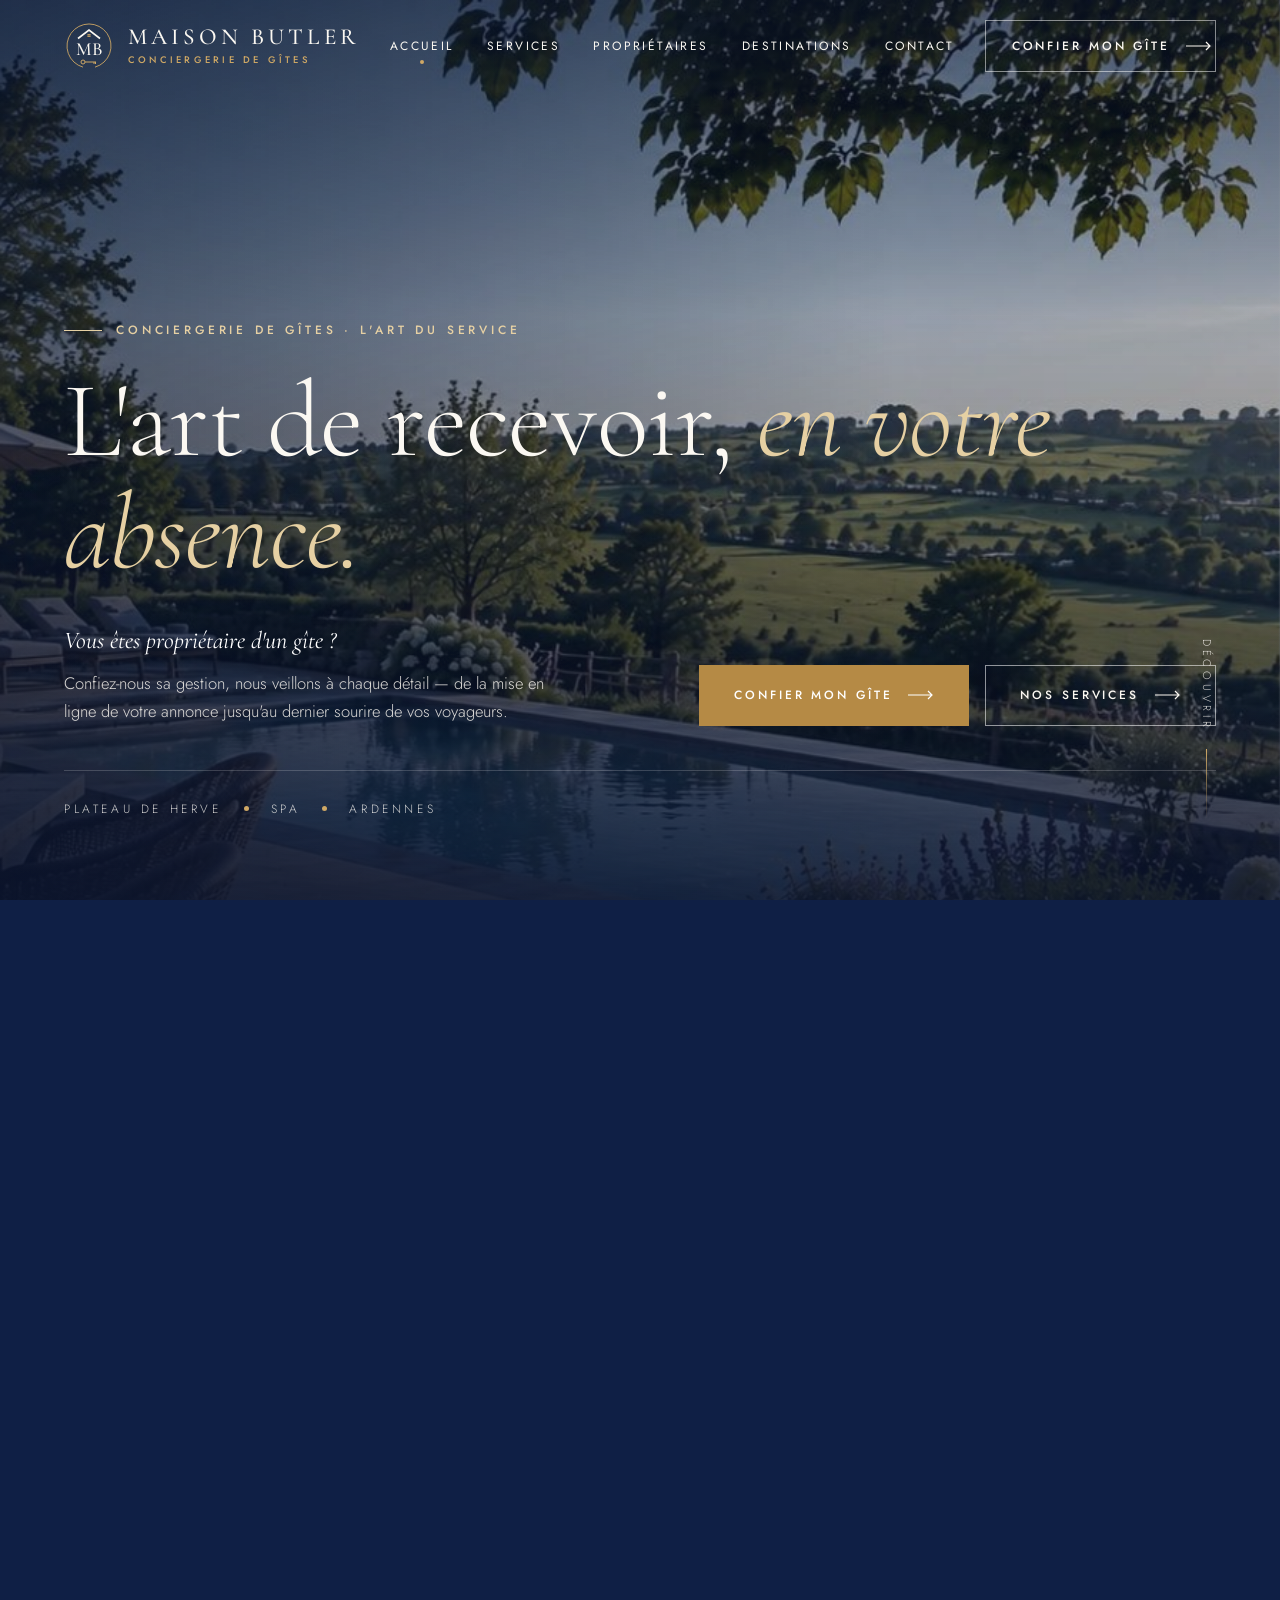
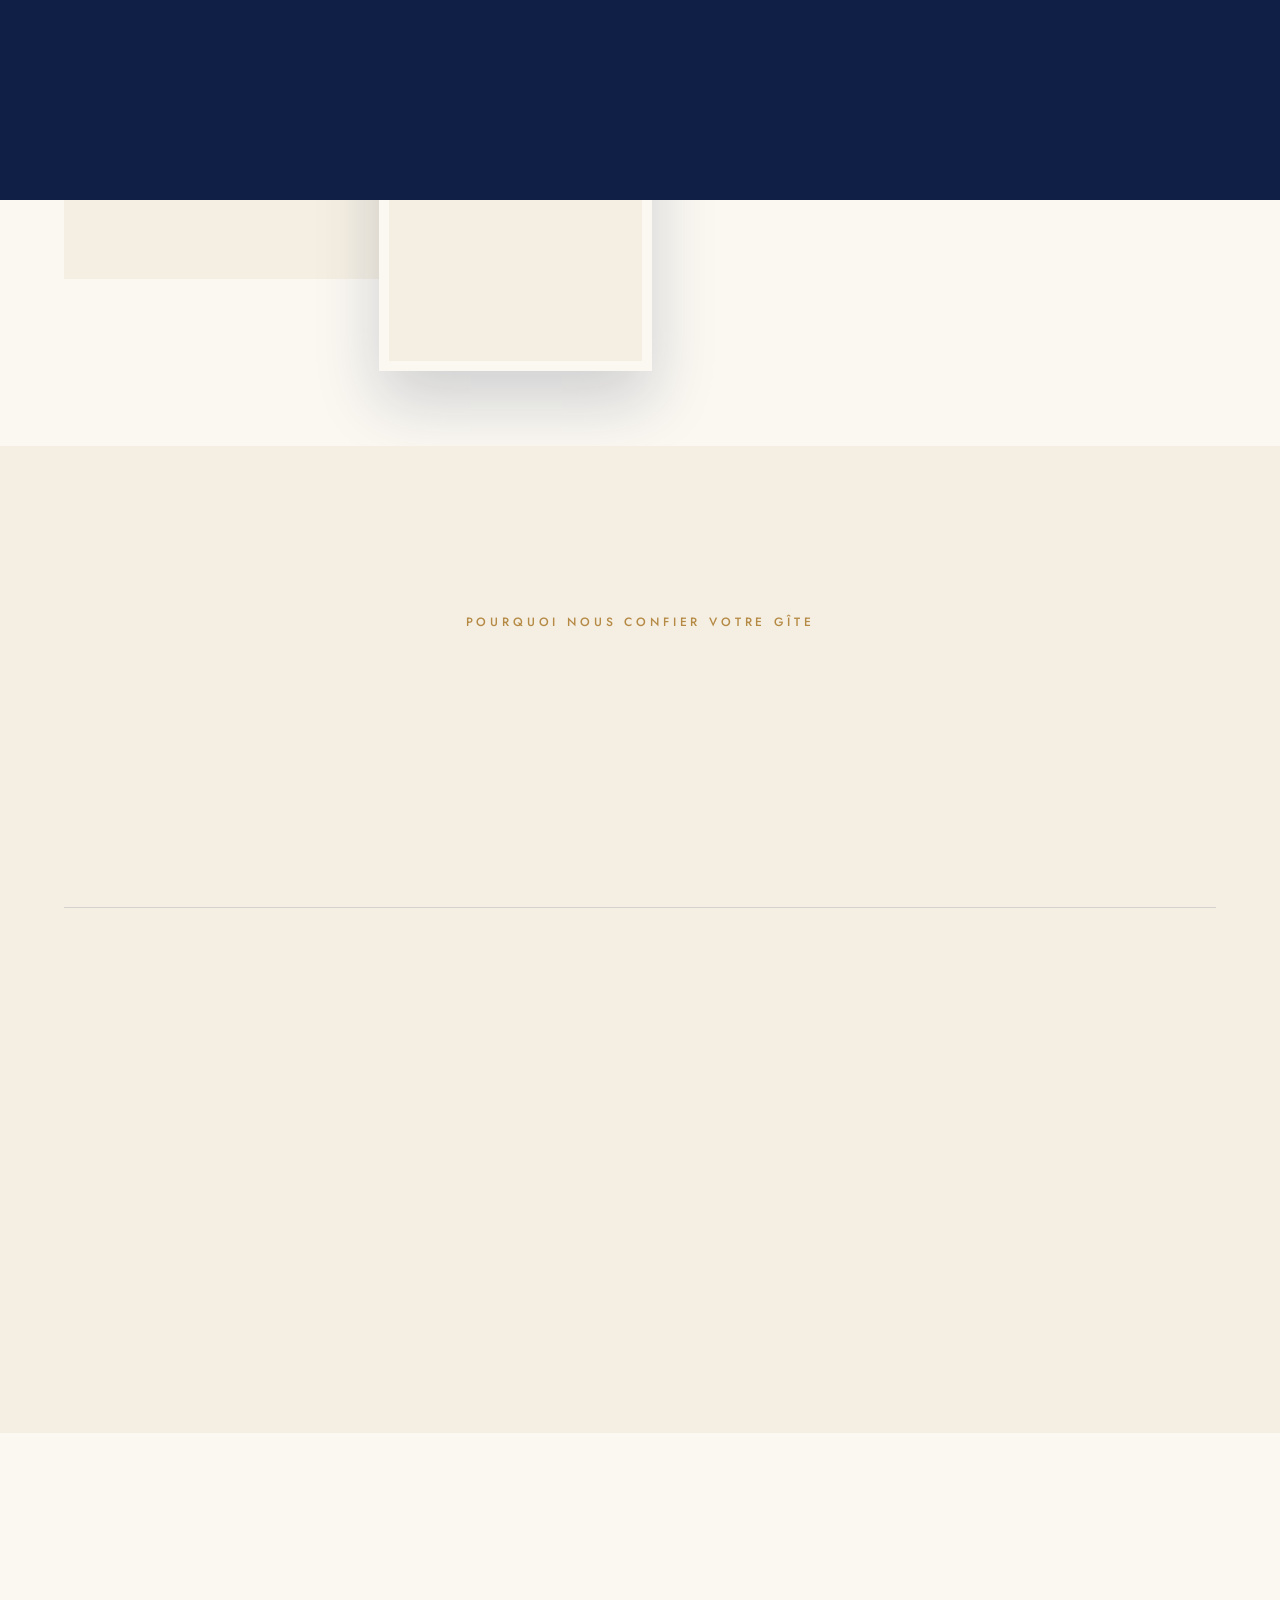
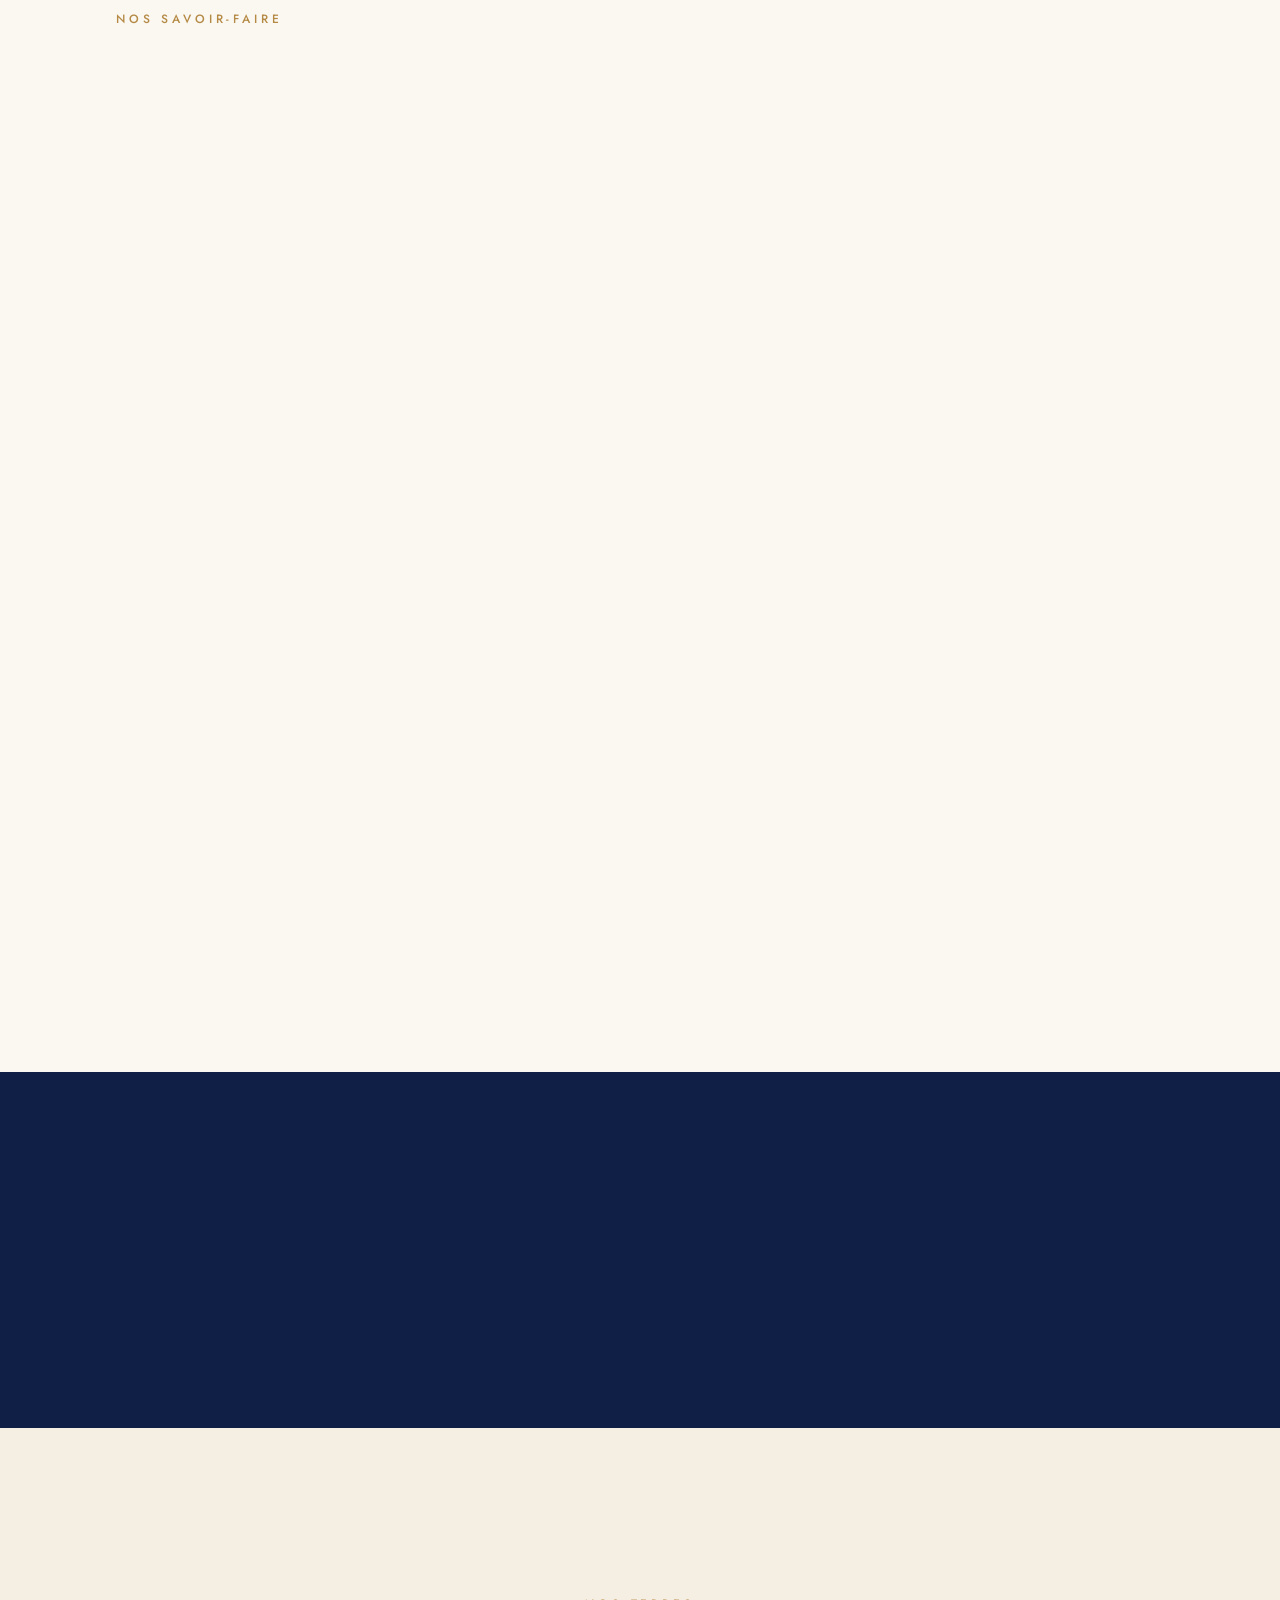
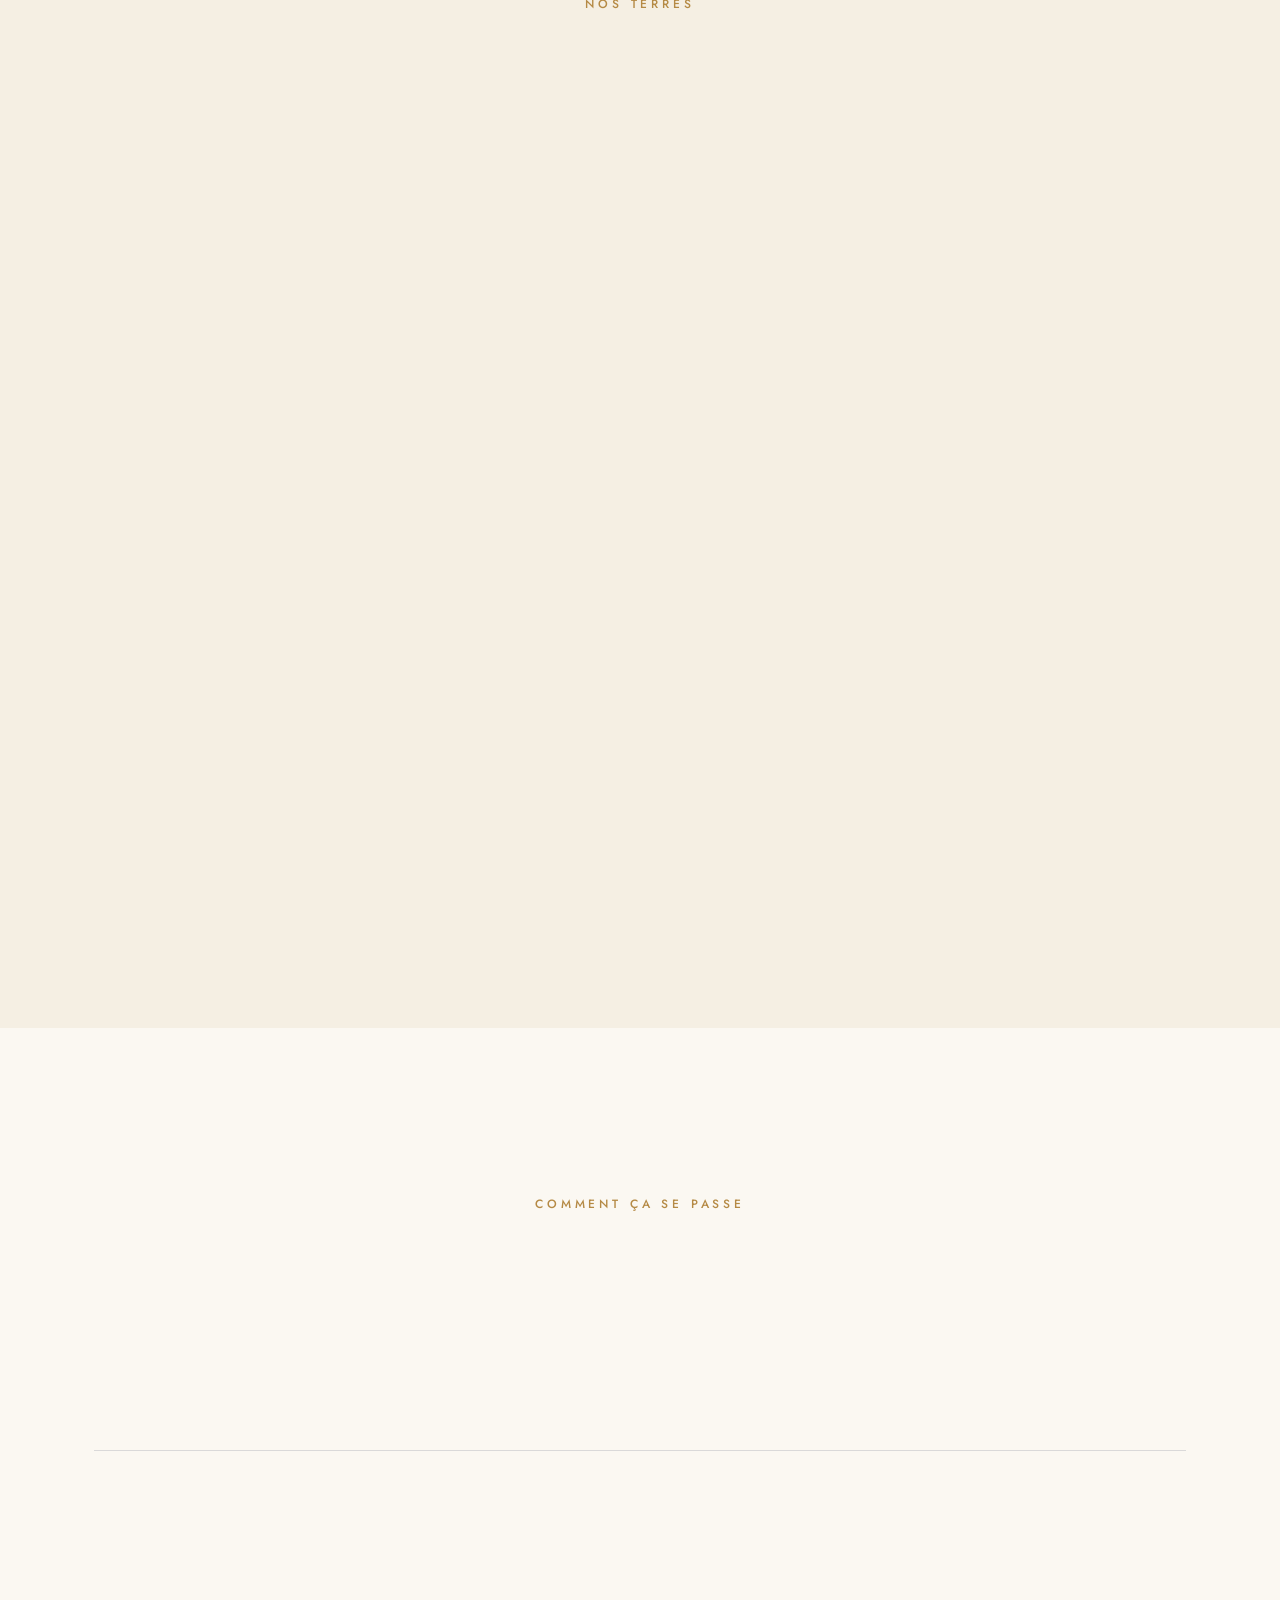
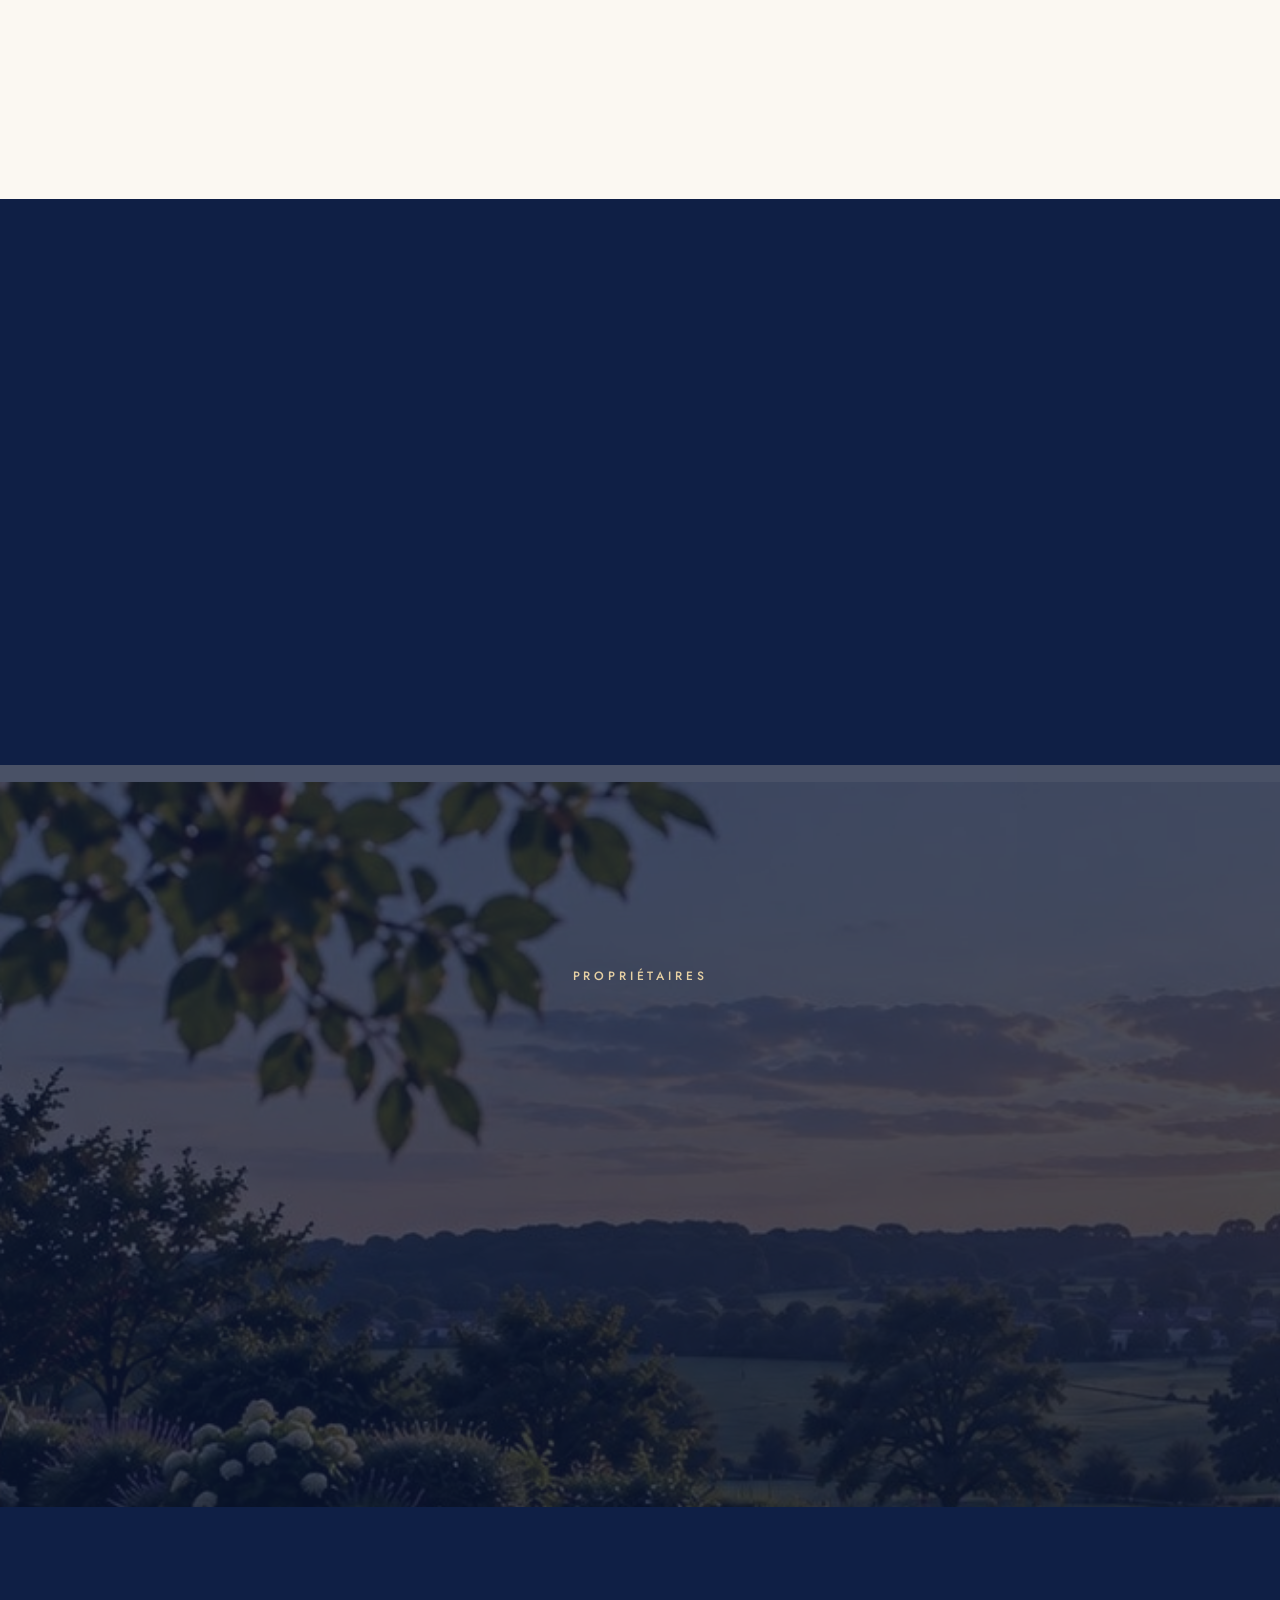
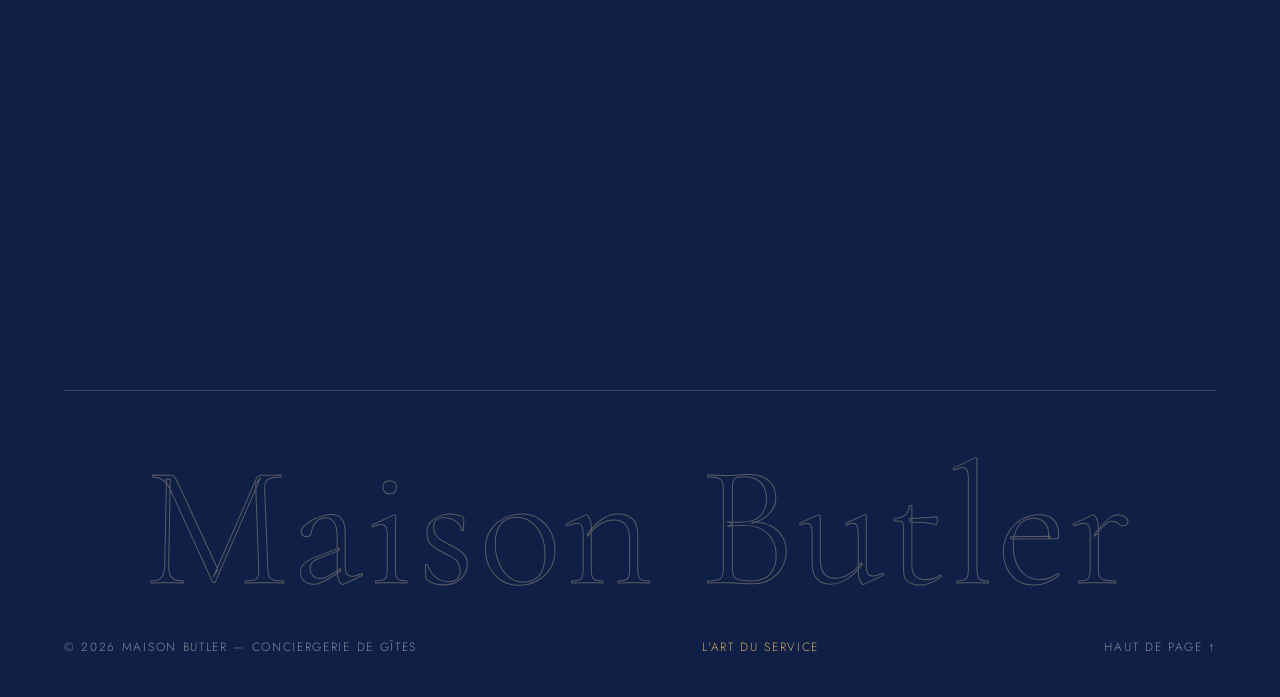
==== index.html @ bd319369 "Site vitrine Maison Butler, conciergerie de gîtes Cinq pages (accueil, services, propriétaires, dest" ====
<!doctype html>
<html lang="fr">
<head>
  <meta charset="utf-8">
  <meta name="viewport" content="width=device-width, initial-scale=1">
  <title>Maison Butler — Conciergerie de gîtes · Plateau de Herve, Spa, Ardennes</title>
  <meta name="description" content="Conciergerie dédiée aux gîtes et hébergements de vacances. Commercialisation, intendance et expérience voyageurs sur le Plateau de Herve, à Spa et dans les Ardennes.">
  <meta name="theme-color" content="#0f1f45">
  <meta property="og:title" content="Maison Butler — Conciergerie de gîtes · Plateau de Herve, Spa, Ardennes">
  <meta property="og:description" content="Conciergerie dédiée aux gîtes et hébergements de vacances. Commercialisation, intendance et expérience voyageurs sur le Plateau de Herve, à Spa et dans les Ardennes.">
  <meta property="og:image" content="assets/img/hero.jpg">
  <link rel="icon" href="assets/img/favicon.svg" type="image/svg+xml">
  <link rel="preconnect" href="https://fonts.googleapis.com">
  <link rel="preconnect" href="https://fonts.gstatic.com" crossorigin>
  <link href="https://fonts.googleapis.com/css2?family=Cormorant+Garamond:ital,wght@0,300;0,400;0,500;1,300;1,400;1,500&family=Jost:wght@300;400;500&display=swap" rel="stylesheet">
  <link rel="stylesheet" href="css/style.css">
</head>
<body class="is-loading">

  <!-- Intro : logo au centre puis ouverture des portes -->
  <div class="intro" aria-hidden="true">
    <div class="intro__door intro__door--l"></div>
    <div class="intro__door intro__door--r"></div>
    <div class="intro__stage">
      <div class="intro__mark"><img src="assets/img/logo.jpg" alt=""></div>
      <div class="intro__bar"><i></i></div>
      <div class="intro__skip">Entrer</div>
    </div>
  </div>
  <div class="transition" aria-hidden="true"></div>

  <!-- Header -->
  <header class="header">
    <div class="container header__inner">
      <a href="index.html" class="brand" aria-label="Maison Butler — accueil">
        <svg class="brand__mark" viewBox="0 0 100 100" fill="none" aria-hidden="true">
          <path class="mark-gold" d="M38 92.3 A44 44 0 1 1 62 92.3" stroke-width="1.8"/>
          <path class="mark-stroke" d="M28 35 L50 18 L72 35" stroke-width="3.2"/>
          <rect class="mark-gold-fill" x="47" y="26" width="2.7" height="2.7"/><rect class="mark-gold-fill" x="50.3" y="26" width="2.7" height="2.7"/>
          <rect class="mark-gold-fill" x="47" y="29.3" width="2.7" height="2.7"/><rect class="mark-gold-fill" x="50.3" y="29.3" width="2.7" height="2.7"/>
          <text class="mark-text" x="50" y="68" text-anchor="middle" font-size="37" font-weight="500">MB</text>
          <path class="mark-gold" d="M42 82 H64 M60 82 V86 M63 82 V86 M34 82 a4 4 0 1 0 8 0 a4 4 0 1 0 -8 0" stroke-width="2"/>
        </svg>
        <span class="brand__text">
          <span class="brand__name">Maison Butler</span>
          <span class="brand__tag">Conciergerie de gîtes</span>
        </span>
      </a>
      <nav class="nav" aria-label="Navigation principale">
        <a href="index.html" class="nav__link is-active">Accueil</a>
        <a href="services.html" class="nav__link">Services</a>
        <a href="proprietaires.html" class="nav__link">Propriétaires</a>
        <a href="destinations.html" class="nav__link">Destinations</a>
        <a href="contact.html" class="nav__link">Contact</a>
      </nav>
      <a href="contact.html" class="btn btn--gold">Confier mon gîte</a>
      <button class="burger" aria-label="Ouvrir le menu" aria-expanded="false"><span></span><span></span></button>
    </div>
  </header>

  <div class="mobile-menu">
    <a href="index.html" class="m-link is-active"><span>Accueil</span></a>
    <a href="services.html" class="m-link"><span>Services</span></a>
    <a href="proprietaires.html" class="m-link"><span>Propriétaires</span></a>
    <a href="destinations.html" class="m-link"><span>Destinations</span></a>
    <a href="contact.html" class="m-link"><span>Contact</span></a>
    <div class="mobile-menu__foot">Plateau de Herve · Spa · Ardennes</div>
  </div>

  <main>
    <!-- HERO -->
    <section class="hero">
      <div class="hero__media"><img src="assets/img/hero.jpg" alt="Terrasse d'un gîte en pierre avec piscine, face aux prairies du Plateau de Herve" data-parallax="0.12"></div>
      <div class="container hero__content">
        <span class="eyebrow" data-reveal>Conciergerie de gîtes · L'art du service</span>
        <h1 class="display hero__title" data-split>L'art de recevoir, <em>en votre absence.</em></h1>
        <div class="hero__bottom">
          <p class="hero__desc" data-reveal style="--d:500ms">
            <strong>Vous êtes propriétaire d'un gîte ?</strong>
            Confiez-nous sa gestion, nous veillons à chaque détail — de la mise en ligne de votre annonce jusqu'au dernier sourire de vos voyageurs.
          </p>
          <div class="hero__actions" data-reveal style="--d:700ms">
            <a href="contact.html" class="btn btn--gold">Confier mon gîte</a>
            <a href="services.html" class="btn btn--ghost-light">Nos services</a>
          </div>
        </div>
        <div class="hero__regions" data-reveal style="--d:900ms">
          <span>Plateau de Herve</span><i></i><span>Spa</span><i></i><span>Ardennes</span>
        </div>
      </div>
      <div class="scroll-cue">Découvrir</div>
    </section>

    <!-- MARQUEE -->
    <div class="marquee" aria-hidden="true">
      <div class="marquee__track">
        <div class="marquee__item">
          <span>Commercialisation</span>
          <svg viewBox="0 0 24 24" fill="none" stroke="#cfa865" stroke-width="1"><path d="M12 2v20M2 12h20M5 5l14 14M19 5L5 19"/></svg>
          <em>Intendance</em>
          <svg viewBox="0 0 24 24" fill="none" stroke="#cfa865" stroke-width="1"><path d="M12 2v20M2 12h20M5 5l14 14M19 5L5 19"/></svg>
          <span>Expérience voyageurs</span>
          <svg viewBox="0 0 24 24" fill="none" stroke="#cfa865" stroke-width="1"><path d="M12 2v20M2 12h20M5 5l14 14M19 5L5 19"/></svg>
          <em>L'art du service</em>
          <svg viewBox="0 0 24 24" fill="none" stroke="#cfa865" stroke-width="1"><path d="M12 2v20M2 12h20M5 5l14 14M19 5L5 19"/></svg>
        </div>
        <div class="marquee__item">
          <span>Commercialisation</span>
          <svg viewBox="0 0 24 24" fill="none" stroke="#cfa865" stroke-width="1"><path d="M12 2v20M2 12h20M5 5l14 14M19 5L5 19"/></svg>
          <em>Intendance</em>
          <svg viewBox="0 0 24 24" fill="none" stroke="#cfa865" stroke-width="1"><path d="M12 2v20M2 12h20M5 5l14 14M19 5L5 19"/></svg>
          <span>Expérience voyageurs</span>
          <svg viewBox="0 0 24 24" fill="none" stroke="#cfa865" stroke-width="1"><path d="M12 2v20M2 12h20M5 5l14 14M19 5L5 19"/></svg>
          <em>L'art du service</em>
          <svg viewBox="0 0 24 24" fill="none" stroke="#cfa865" stroke-width="1"><path d="M12 2v20M2 12h20M5 5l14 14M19 5L5 19"/></svg>
        </div>
      </div>
    </div>

    <!-- INTRO -->
    <section class="section">
      <div class="container split">
        <div class="intro__media">
          <div class="img-reveal main"><img src="assets/img/terrasse.jpg" alt="Coucher de soleil sur une piscine de gîte et la campagne" loading="lazy"></div>
          <div class="img-reveal float" style="--d:300ms"><img src="assets/img/table.jpg" alt="Table dressée sur la terrasse d'un gîte" loading="lazy"></div>
          <div class="intro__badge" data-reveal="scale" style="--d:600ms">
            <svg class="ring" viewBox="0 0 130 130"><defs><path id="circ" d="M65 65 m-50 0 a50 50 0 1 1 100 0 a50 50 0 1 1 -100 0"/></defs><text><textPath href="#circ">Maison Butler · L'art du service · </textPath></text></svg>
            <svg class="key" viewBox="0 0 48 48" fill="none" stroke="currentColor" stroke-width="1.4"><circle cx="14" cy="24" r="7"/><circle cx="14" cy="24" r="3.5"/><path d="M21 24h22M37 24v6M42 24v5"/></svg>
          </div>
        </div>
        <div class="intro__text">
          <span class="eyebrow">Notre maison</span>
          <h2 data-split>Un majordome <em class="gold">pour votre gîte</em>, un hôte pour vos voyageurs.</h2>
          <div class="divider"></div>
          <p class="lead" data-reveal>Maison Butler est une conciergerie dédiée aux gîtes &amp; hébergements de vacances. Nous prenons en charge ce qui fait la réussite d'une location : la visibilité, l'entretien et l'accueil.</p>
          <p data-reveal style="--d:120ms">Implantés entre le Plateau de Herve, Spa et les Ardennes, nous connaissons chaque chemin, chaque artisan et chaque table qui compte. Vous gardez la sérénité d'un propriétaire, nous assurons l'exigence d'une maison d'hôtes.</p>
          <div data-reveal style="--d:240ms"><a href="proprietaires.html" class="btn">Notre approche</a></div>
        </div>
      </div>
    </section>

    <!-- PILLARS -->
    <section class="section section--cream">
      <div class="container">
        <div class="section-head center">
          <span class="eyebrow eyebrow--center">Pourquoi nous confier votre gîte</span>
          <h2 data-split>Nous veillons <em class="gold">à chaque détail.</em></h2>
          <p class="lead" data-reveal>Une gestion totale ou partielle, pensée pour vous libérer du quotidien et offrir à vos hôtes un séjour dont ils se souviendront.</p>
        </div>
        <div class="pillars">
          <article class="pillar" data-reveal>
            <div class="icon-circle"><svg viewBox="0 0 48 48" fill="none" stroke="currentColor" stroke-width="1.5" stroke-linejoin="round"><path d="M6 22L24 7l18 15"/><path d="M11 18v23h26V18"/><path d="M20 41V29h8v12"/></svg></div>
            <h3>Une gestion sur mesure</h3>
            <p>Totale ou partielle, selon vos besoins et vos envies.</p>
          </article>
          <article class="pillar" data-reveal style="--d:150ms">
            <div class="icon-circle"><svg viewBox="0 0 48 48" fill="none" stroke="currentColor" stroke-width="1.5" stroke-linejoin="round"><path d="M24 38c-5-4-7-9-7-14s3-11 7-15c4 4 7 10 7 15s-2 10-7 14z"/><path d="M24 38c-7 0-13-3-16-9 3-2 6-3 9-3"/><path d="M24 38c7 0 13-3 16-9-3-2-6-3-9-3"/><path d="M24 38c-9 1-16-2-19-6"/><path d="M24 38c9 1 16-2 19-6"/></svg></div>
            <h3>Plus de temps pour vous</h3>
            <p>Nous nous occupons de votre gîte au quotidien.</p>
          </article>
          <article class="pillar" data-reveal style="--d:300ms">
            <div class="icon-circle"><svg viewBox="0 0 48 48" fill="none" stroke="currentColor" stroke-width="1.5" stroke-linecap="round"><path d="M8 34a16 16 0 0132 0"/><path d="M5 38h38"/><circle cx="24" cy="16" r="2"/><path d="M24 8v2M16 7l1.5 2.5M32 7l-1.5 2.5"/></svg></div>
            <h3>Des séjours soignés</h3>
            <p>Des services personnalisés pour répondre aux envies de vos voyageurs.</p>
          </article>
        </div>
      </div>
    </section>

    <!-- SERVICES -->
    <section class="section">
      <div class="container">
        <div class="section-head split" style="align-items:end">
          <div>
            <span class="eyebrow">Nos savoir-faire</span>
            <h2 data-split>Trois métiers, <em class="gold">une seule exigence.</em></h2>
          </div>
          <div data-reveal>
            <p class="lead">De la première réservation au départ du dernier voyageur, chaque étape est orchestrée avec la discrétion et la précision d'une grande maison.</p>
            <a href="services.html" class="link-line" style="margin-top:28px">Tous nos services</a>
          </div>
        </div>
        <div class="services">
          <article class="service-card" data-reveal tabindex="0">
            <div class="service-card__bg"><img src="assets/img/paysage.jpg" alt="" loading="lazy"></div>
            <span class="service-card__num">01</span>
            <h3>Commercialisation</h3>
            <p>Faire rayonner votre gîte et optimiser son taux d'occupation.</p>
            <ul>
              <li>Annonces rédigées &amp; multi-plateformes</li>
              <li>Tarification dynamique</li>
              <li>Gestion des réservations</li>
            </ul>
          </article>
          <article class="service-card" data-reveal style="--d:150ms" tabindex="0">
            <div class="service-card__bg"><img src="assets/img/piscine.jpg" alt="" loading="lazy"></div>
            <span class="service-card__num">02</span>
            <h3>Intendance</h3>
            <p>Un gîte impeccable, entretenu comme une maison de famille.</p>
            <ul>
              <li>Ménage &amp; linge hôtelier</li>
              <li>Maintenance &amp; petits travaux</li>
              <li>Contrôle qualité à chaque rotation</li>
            </ul>
          </article>
          <article class="service-card" data-reveal style="--d:300ms" tabindex="0">
            <div class="service-card__bg"><img src="assets/img/sunset-left.jpg" alt="" loading="lazy"></div>
            <span class="service-card__num">03</span>
            <h3>Expérience voyageurs</h3>
            <p>Un accueil attentionné et des séjours sur mesure.</p>
            <ul>
              <li>Accueil &amp; remise des clés</li>
              <li>Paniers de produits du terroir</li>
              <li>Conciergerie 7j/7 pendant le séjour</li>
            </ul>
          </article>
        </div>
      </div>
    </section>

    <!-- STATS -->
    <section class="section section--navy section--tight">
      <div class="container stats">
        <div class="stat" data-reveal><div class="stat__num"><span data-count="3">0</span></div><div class="stat__label">Régions d'exception</div></div>
        <div class="stat" data-reveal style="--d:120ms"><div class="stat__num"><span data-count="7">0</span><small>j/7</small></div><div class="stat__label">Présence pour vos hôtes</div></div>
        <div class="stat" data-reveal style="--d:240ms"><div class="stat__num"><span data-count="1">0</span></div><div class="stat__label">Interlocuteur unique</div></div>
        <div class="stat" data-reveal style="--d:360ms"><div class="stat__num"><span data-count="100">0</span><small>%</small></div><div class="stat__label">Ancrage local</div></div>
      </div>
    </section>

    <!-- REGIONS -->
    <section class="section section--cream">
      <div class="container">
        <div class="section-head center">
          <span class="eyebrow eyebrow--center">Nos terres</span>
          <h2 data-split>Du bocage aux <em class="gold">forêts ardennaises.</em></h2>
        </div>
        <div class="regions" data-reveal>
          <a href="destinations.html#herve" class="region is-active">
            <img src="assets/img/paysage.jpg" alt="Prairies vallonnées du Plateau de Herve" loading="lazy">
            <span class="region__index">I.</span>
            <div>
              <div class="region__title">Plateau de Herve</div>
              <div class="region__body">
                <p>Bocage, vergers et fermes en pierre : la douceur d'une campagne gourmande, à deux pas de Liège, Maastricht et Aix-la-Chapelle.</p>
                <div class="region__tags"><span class="tag">Vergers</span><span class="tag">Terroir</span><span class="tag">Balades</span></div>
              </div>
            </div>
          </a>
          <a href="destinations.html#spa" class="region">
            <img src="assets/img/piscine.jpg" alt="Piscine d'un gîte près de Spa" loading="lazy">
            <span class="region__index">II.</span>
            <div>
              <div class="region__title">Spa</div>
              <div class="region__body">
                <p>La perle des Ardennes : thermes, sources, Hautes Fagnes et circuit de Spa-Francorchamps. Un art de vivre centenaire.</p>
                <div class="region__tags"><span class="tag">Bien-être</span><span class="tag">Fagnes</span><span class="tag">Circuit</span></div>
              </div>
            </div>
          </a>
          <a href="destinations.html#ardennes" class="region">
            <img src="assets/img/terrasse.jpg" alt="Coucher de soleil sur la campagne ardennaise" loading="lazy">
            <span class="region__index">III.</span>
            <div>
              <div class="region__title">Ardennes</div>
              <div class="region__body">
                <p>Forêts profondes, rivières sinueuses et villages de caractère : le grand air pour les familles, les amis et les séminaires.</p>
                <div class="region__tags"><span class="tag">Nature</span><span class="tag">Kayak</span><span class="tag">Randonnée</span></div>
              </div>
            </div>
          </a>
        </div>
      </div>
    </section>

    <!-- PROCESS -->
    <section class="section">
      <div class="container">
        <div class="section-head center">
          <span class="eyebrow eyebrow--center">Comment ça se passe</span>
          <h2 data-split>Quatre étapes <em class="gold">vers la sérénité.</em></h2>
        </div>
        <div class="process" data-observe>
          <div class="process__line"></div>
          <div class="step" data-reveal><div class="step__dot">i</div><h3>La rencontre</h3><p>Nous visitons votre gîte et écoutons vos attentes, vos contraintes et vos envies.</p></div>
          <div class="step" data-reveal style="--d:150ms"><div class="step__dot">ii</div><h3>La proposition</h3><p>Une formule sur mesure, totale ou partielle, avec une estimation claire de vos revenus.</p></div>
          <div class="step" data-reveal style="--d:300ms"><div class="step__dot">iii</div><h3>La mise en scène</h3><p>Photos, annonce, préparation du logement et des petites attentions qui font la différence.</p></div>
          <div class="step" data-reveal style="--d:450ms"><div class="step__dot">iv</div><h3>L'accueil</h3><p>Nous recevons vos voyageurs et veillons sur votre gîte. Vous suivez tout, sans y penser.</p></div>
        </div>
      </div>
    </section>

    <!-- QUOTE -->
    <section class="section section--navy">
      <div class="container quote">
        <span class="quote__mark" data-reveal>“</span>
        <blockquote data-split>Le luxe, c'est un service <em>qu'on ne remarque pas</em> — parce que tout est déjà parfait.</blockquote>
        <cite data-reveal style="--d:400ms">— La promesse Maison Butler</cite>
      </div>
    </section>

    <!-- CTA -->
    <section class="cta">
      <div class="cta__media"><img src="assets/img/terrasse.jpg" alt="" data-parallax="0.18" loading="lazy"></div>
      <div class="container">
        <span class="eyebrow eyebrow--center">Propriétaires</span>
        <h2 data-split>Et si votre gîte devenait <em>une adresse qu'on se recommande ?</em></h2>
        <p class="lead" data-reveal>Parlons de votre projet. Estimation gratuite et sans engagement.</p>
        <div class="cta__actions" data-reveal style="--d:200ms">
          <a href="contact.html" class="btn btn--gold">Demander une estimation</a>
          <a href="services.html" class="btn btn--ghost-light">Découvrir nos formules</a>
        </div>
      </div>
    </section>
  </main>

  <!-- Footer -->
  <footer class="footer">
    <div class="container">
      <div class="footer__top">
        <div class="footer__brand" data-reveal>
          <img class="footer__logo" src="assets/img/logo.jpg" alt="Maison Butler — Conciergerie de gîtes, l'art du service">
          <p>Conciergerie dédiée aux gîtes &amp; hébergements de vacances. Commercialisation, intendance et expérience voyageurs, avec le soin d'un majordome.</p>
        </div>
        <div data-reveal style="--d:100ms">
          <h4>Navigation</h4>
          <ul>
            <li><a href="index.html">Accueil</a></li>
            <li><a href="services.html">Services</a></li>
            <li><a href="proprietaires.html">Propriétaires</a></li>
            <li><a href="destinations.html">Destinations</a></li>
            <li><a href="contact.html">Contact</a></li>
          </ul>
        </div>
        <div data-reveal style="--d:200ms">
          <h4>Nos régions</h4>
          <ul>
            <li><a href="destinations.html#herve">Plateau de Herve</a></li>
            <li><a href="destinations.html#spa">Spa &amp; Hautes Fagnes</a></li>
            <li><a href="destinations.html#ardennes">Ardennes</a></li>
          </ul>
        </div>
        <div data-reveal style="--d:300ms">
          <h4>Nous écrire</h4>
          <ul>
            <li><a href="mailto:bonjour@maisonbutler.be">bonjour@maisonbutler.be</a></li>
            <li><a href="tel:+32400000000">+32 (0)4 000 00 00</a></li>
            <li><a href="contact.html">Demander une estimation</a></li>
          </ul>
        </div>
      </div>
      <div class="footer__big" aria-hidden="true">Maison Butler</div>
      <div class="footer__bottom">
        <span>© <span data-year>2026</span> Maison Butler — Conciergerie de gîtes</span>
        <span class="regions-line">L'art du service</span>
        <button class="to-top" type="button">Haut de page ↑</button>
      </div>
    </div>
  </footer>

  <script src="js/main.js"></script>
</body>
</html>
---- css/style.css ----
/* =========================================================
   MAISON BUTLER — Conciergerie de gîtes
   Feuille de style commune
   ========================================================= */

:root {
  --navy: #0f1f45;
  --navy-2: #182b59;
  --navy-3: #22376b;
  --gold: #b58a45;
  --gold-2: #cfa865;
  --gold-3: #e6d0a3;
  --cream: #f5efe3;
  --ivory: #fbf8f2;
  --sand: #ece3d2;
  --ink: #161d33;
  --muted: #6c6f7c;
  --line: rgba(15, 31, 69, .14);
  --line-light: rgba(255, 255, 255, .18);

  --serif: "Cormorant Garamond", "Times New Roman", serif;
  --sans: "Jost", "Helvetica Neue", Arial, sans-serif;

  --ease: cubic-bezier(.22, 1, .36, 1);
  --ease-in-out: cubic-bezier(.77, 0, .175, 1);
  --gutter: clamp(20px, 5vw, 80px);
  --max: 1320px;
  --header-h: 92px;
}

*,
*::before,
*::after { box-sizing: border-box; margin: 0; padding: 0; }

html { scroll-behavior: smooth; -webkit-text-size-adjust: 100%; }
body {
  font-family: var(--sans);
  font-weight: 300;
  font-size: 17px;
  line-height: 1.7;
  color: var(--ink);
  background: var(--ivory);
  overflow-x: hidden;
  -webkit-font-smoothing: antialiased;
}
body.is-loading { overflow: hidden; }
img { display: block; max-width: 100%; }
a { color: inherit; text-decoration: none; }
button, input, select, textarea { font: inherit; color: inherit; }
::selection { background: var(--gold); color: #fff; }

.container { width: 100%; max-width: var(--max); margin: 0 auto; padding: 0 var(--gutter); }
.section { padding: clamp(90px, 13vw, 170px) 0; position: relative; }
.section--cream { background: var(--cream); }
.section--navy { background: var(--navy); color: var(--ivory); }
.section--tight { padding: clamp(60px, 8vw, 110px) 0; }

/* ---------- Typography ---------- */
.eyebrow {
  display: inline-flex; align-items: center; gap: 14px;
  font-family: var(--sans); font-size: 12px; font-weight: 500;
  letter-spacing: .32em; text-transform: uppercase; color: var(--gold);
}
.eyebrow::before {
  content: ""; width: 38px; height: 1px; background: currentColor;
  transform-origin: left; transform: scaleX(0);
  transition: transform 1.1s var(--ease) .2s;
}
.eyebrow.is-in::before, .is-in .eyebrow::before { transform: scaleX(1); }
.eyebrow--center::after {
  content: ""; width: 38px; height: 1px; background: currentColor;
  transform-origin: right; transform: scaleX(0);
  transition: transform 1.1s var(--ease) .2s;
}
.eyebrow--center.is-in::after, .is-in .eyebrow--center::after { transform: scaleX(1); }

.display, h1, h2, h3 {
  font-family: var(--serif); font-weight: 400; line-height: 1.04;
  letter-spacing: -.01em; color: inherit;
}
.display { font-size: clamp(48px, 8.4vw, 132px); font-weight: 300; }
h1 { font-size: clamp(46px, 7vw, 104px); font-weight: 300; }
h2 { font-size: clamp(38px, 5.2vw, 76px); font-weight: 300; }
h3 { font-size: clamp(26px, 2.4vw, 34px); font-weight: 400; line-height: 1.15; }
em, .italic { font-style: italic; }
.gold { color: var(--gold); }
.section--navy .gold, .on-dark .gold { color: var(--gold-2); }
.lead { font-size: clamp(18px, 1.5vw, 21px); line-height: 1.75; color: var(--muted); max-width: 40em; }
.section--navy .lead { color: rgba(251, 248, 242, .72); }
.center { text-align: center; }
.center .lead { margin-left: auto; margin-right: auto; }

.section-head { margin-bottom: clamp(50px, 7vw, 90px); }
.section-head h2 { margin: 22px 0 26px; }
.section-head.center { display: flex; flex-direction: column; align-items: center; }

.divider {
  width: 90px; height: 1px; background: var(--gold); margin: 30px 0;
  transform-origin: left; transform: scaleX(0); transition: transform 1.4s var(--ease);
}
.center .divider, .divider--center { margin-left: auto; margin-right: auto; transform-origin: center; }
.divider.is-in { transform: scaleX(1); }

/* ---------- Split text animation ---------- */
[data-split] .w {
  display: inline-block; overflow: hidden; vertical-align: top;
  padding-bottom: .12em; margin-bottom: -.12em;
}
[data-split] .w > span {
  display: inline-block; transform: translateY(110%) rotate(4deg);
  transform-origin: left bottom;
  transition: transform 1.25s var(--ease);
  transition-delay: calc(var(--i) * 70ms + var(--d, 0ms));
}
[data-split].is-in .w > span { transform: none; }

/* ---------- Reveal animations ---------- */
[data-reveal] {
  opacity: 0; transform: translateY(40px);
  transition: opacity 1.2s var(--ease), transform 1.2s var(--ease);
  transition-delay: var(--d, 0ms);
}
[data-reveal="fade"] { transform: none; }
[data-reveal="left"] { transform: translateX(-50px); }
[data-reveal="right"] { transform: translateX(50px); }
[data-reveal="scale"] { transform: scale(.94); }
[data-reveal].is-in { opacity: 1; transform: none; }

.img-reveal { position: relative; overflow: hidden; }
.img-reveal img {
  width: 100%; height: 100%; object-fit: cover;
  transform: scale(1.25); transition: transform 2.2s var(--ease);
}
.img-reveal::after {
  content: ""; position: absolute; inset: 0; background: var(--cream);
  transform-origin: top; transition: transform 1.4s var(--ease-in-out);
  transition-delay: var(--d, 0ms);
}
.section--cream .img-reveal::after { background: var(--sand); }
.section--navy .img-reveal::after { background: var(--navy-2); }
.img-reveal.is-in::after { transform: scaleY(0); }
.img-reveal.is-in img { transform: scale(1); }

/* ---------- Buttons ---------- */
.btn {
  --bg: var(--navy); --fg: var(--ivory); --fill: var(--gold); --fg-hover: #fff;
  position: relative; display: inline-flex; align-items: center; gap: 16px;
  padding: 19px 34px; border: 1px solid var(--bg); background: var(--bg); color: var(--fg);
  font-family: var(--sans); font-size: 12px; font-weight: 500;
  letter-spacing: .24em; text-transform: uppercase; cursor: pointer; white-space: nowrap;
  overflow: hidden; isolation: isolate;
  transition: color .6s var(--ease), border-color .6s var(--ease), transform .4s var(--ease);
}
.btn::before {
  content: ""; position: absolute; inset: -1px; background: var(--fill); z-index: -1;
  clip-path: circle(0% at var(--mx, 50%) var(--my, 50%));
  transition: clip-path .8s var(--ease);
}
.btn:hover { color: var(--fg-hover); border-color: var(--fill); }
.btn:hover::before { clip-path: circle(150% at var(--mx, 50%) var(--my, 50%)); }
.btn .arrow { position: relative; width: 26px; height: 10px; overflow: hidden; flex: none; }
.btn .arrow svg {
  position: absolute; left: 0; top: 0; width: 26px; height: 10px;
  transition: transform .6s var(--ease);
}
.btn .arrow svg + svg { transform: translateX(-120%); }
.btn:hover .arrow svg:first-child { transform: translateX(120%); }
.btn:hover .arrow svg + svg { transform: translateX(0); }

.btn--gold { --bg: var(--gold); --fg: #fff; --fill: var(--navy); }
.btn--ghost { --bg: transparent; --fg: var(--navy); --fill: var(--navy); border-color: var(--navy); }
.btn--ghost-light { --bg: transparent; --fg: var(--ivory); --fill: var(--ivory); --fg-hover: var(--navy); border-color: rgba(255,255,255,.55); }
.btn--light { --bg: var(--ivory); --fg: var(--navy); --fill: var(--gold); }

.link-line {
  position: relative; display: inline-flex; align-items: center; gap: 12px;
  font-size: 12px; font-weight: 500; letter-spacing: .24em; text-transform: uppercase;
  color: var(--navy); padding-bottom: 8px;
}
.section--navy .link-line { color: var(--ivory); }
.link-line::after {
  content: ""; position: absolute; left: 0; bottom: 0; width: 100%; height: 1px;
  background: var(--gold); transform-origin: right; transition: transform .7s var(--ease);
}
.link-line::before {
  content: ""; position: absolute; left: 0; bottom: 0; width: 100%; height: 1px;
  background: currentColor; opacity: .2;
}
.link-line:hover::after { transform: scaleX(0); transform-origin: left; }
.link-line:not(:hover)::after { animation: none; }

/* ---------- Intro (logo puis ouverture des portes) ---------- */
.intro { position: fixed; inset: 0; z-index: 1000; pointer-events: auto; cursor: pointer; }
.intro.is-open { pointer-events: none; }
.intro.is-done { visibility: hidden; }
.intro__door {
  position: absolute; top: 0; bottom: 0; width: 50.5%; background: #fefefe;
  transition: transform 1.5s var(--ease-in-out) .55s;
}
.intro__door--l { left: 0; }
.intro__door--r { right: 0; }
/* demi-cadre doré : il se sépare avec les portes */
.intro__door::before {
  content: ""; position: absolute; top: 26px; bottom: 26px; border: 1px solid rgba(181,138,69,.45);
  opacity: 0; animation: fadeIn 1.4s var(--ease) .4s forwards;
}
.intro__door--l::before { left: 26px; right: 0; border-right: 0; }
.intro__door--r::before { right: 26px; left: 0; border-left: 0; }
/* ligne de jointure dorée au centre */
.intro__door::after {
  content: ""; position: absolute; top: 0; bottom: 0; width: 1px; background: var(--gold);
  transform: scaleY(0); transition: transform .6s var(--ease-in-out);
}
.intro__door--l::after { right: 0; transform-origin: top; }
.intro__door--r::after { left: 0; transform-origin: bottom; }
.intro.is-open .intro__door::after { transform: scaleY(1); }
.intro.is-open .intro__door--l { transform: translateX(-100%); }
.intro.is-open .intro__door--r { transform: translateX(100%); }

.intro__stage {
  position: absolute; inset: 0; display: flex; flex-direction: column; align-items: center; justify-content: center;
  transition: opacity .7s var(--ease), transform 1s var(--ease);
}
.intro.is-open .intro__stage { opacity: 0; transform: scale(.94); }
.intro__mark { position: relative; width: min(360px, 66vw); overflow: hidden; }
.intro__mark img {
  width: 100%;
  opacity: 0; filter: blur(14px); transform: scale(1.08) translateY(14px);
  animation: logoIn 1.8s var(--ease) .15s forwards;
}
/* reflet lumineux qui balaie le logo */
.intro__mark::after {
  content: ""; position: absolute; top: -20%; bottom: -20%; left: -60%; width: 40%;
  background: linear-gradient(100deg, transparent, rgba(255,255,255,.75), transparent);
  transform: skewX(-18deg); animation: shine 1.5s var(--ease-in-out) 1.2s forwards;
}
.intro__bar { width: 140px; height: 1px; background: rgba(15,31,69,.1); margin-top: 6px; overflow: hidden; }
.intro__bar i { display: block; height: 100%; background: var(--gold); transform-origin: left; transform: scaleX(0); animation: grow 2.6s var(--ease-in-out) .3s forwards; }
.intro__skip {
  position: absolute; bottom: 52px; font-size: 10.5px; letter-spacing: .4em; text-transform: uppercase; color: var(--gold);
  opacity: 0; animation: fadeIn 1s var(--ease) 1.6s forwards;
}
@keyframes logoIn { to { opacity: 1; filter: none; transform: none; } }
@keyframes shine { to { left: 130%; } }
@keyframes fadeIn { to { opacity: 1; } }
@keyframes grow { to { transform: scaleX(1); } }

/* Navigation interne : simple ouverture bleu marine, sans logo */
.intro.is-quick .intro__door { background: var(--navy); transition-duration: .9s; transition-delay: 0s; }
.intro.is-quick .intro__door::before, .intro.is-quick .intro__door::after, .intro.is-quick .intro__stage { display: none; }

/* ---------- Page transition ---------- */
.transition {
  position: fixed; inset: 0; z-index: 999; pointer-events: none;
  background: var(--navy); transform: translateY(100%);
}
.transition.is-leaving { transition: transform .8s var(--ease-in-out); transform: translateY(0); }

/* ---------- Cursor ---------- */
.cursor, .cursor-dot {
  position: fixed; top: 0; left: 0; z-index: 1001; pointer-events: none;
  border-radius: 50%; mix-blend-mode: difference; opacity: 0;
  transition: opacity .3s;
}
.cursor { width: 38px; height: 38px; margin: -19px 0 0 -19px; border: 1px solid rgba(230, 208, 163, .9);
  transition: width .5s var(--ease), height .5s var(--ease), margin .5s var(--ease), background .5s, opacity .3s; }
.cursor-dot { width: 5px; height: 5px; margin: -2.5px 0 0 -2.5px; background: var(--gold-3); }
.cursor.is-hover { width: 74px; height: 74px; margin: -37px 0 0 -37px; background: rgba(230, 208, 163, .25); }
body.has-cursor .cursor, body.has-cursor .cursor-dot { opacity: 1; }
@media (hover: none), (pointer: coarse) { .cursor, .cursor-dot { display: none; } }

/* ---------- Header ---------- */
.header {
  position: fixed; top: 0; left: 0; right: 0; z-index: 100; height: var(--header-h);
  display: flex; align-items: center; color: var(--ivory);
  transition: background .6s var(--ease), color .6s var(--ease), height .6s var(--ease), transform .6s var(--ease), box-shadow .6s;
}
.header.is-scrolled {
  --header-h: 76px; background: rgba(251, 248, 242, .88); color: var(--navy);
  backdrop-filter: blur(16px) saturate(1.3); -webkit-backdrop-filter: blur(16px) saturate(1.3);
  box-shadow: 0 1px 0 var(--line);
}
.header.is-hidden { transform: translateY(-100%); }
.header--solid { color: var(--navy); }
.header__inner { display: flex; align-items: center; justify-content: space-between; gap: 30px; width: 100%; }

.brand { display: flex; align-items: center; gap: 14px; }
.brand__mark { width: 50px; height: 50px; flex: none; transition: transform .8s var(--ease); }
.brand:hover .brand__mark { transform: rotate(-8deg) scale(1.05); }
.brand__text { display: flex; flex-direction: column; line-height: 1; }
.brand__name { white-space: nowrap; font-family: var(--serif); font-size: 23px; letter-spacing: .18em; text-transform: uppercase; font-weight: 500; }
.brand__tag { font-size: 9.5px; letter-spacing: .34em; text-transform: uppercase; color: var(--gold-2); margin-top: 7px; font-weight: 500; }
.header.is-scrolled .brand__tag, .header--solid .brand__tag { color: var(--gold); }

.mark-stroke { stroke: currentColor; }
.mark-gold { stroke: var(--gold-2); fill: none; }
.mark-gold-fill { fill: var(--gold-2); }
.mark-text { fill: currentColor; font-family: var(--serif); }

.nav { display: flex; align-items: center; gap: clamp(22px, 2.6vw, 44px); }
.nav__link {
  position: relative; font-size: 12px; font-weight: 400; letter-spacing: .2em; text-transform: uppercase;
  padding: 8px 0; overflow: hidden; display: inline-block;
}
.nav__link span { display: block; transition: transform .6s var(--ease); }
.nav__link span::after {
  content: attr(data-text); position: absolute; left: 0; top: 100%; color: var(--gold-2);
}
.header.is-scrolled .nav__link span::after, .header--solid .nav__link span::after { color: var(--gold); }
.nav__link:hover span { transform: translateY(-100%); }
.nav__link.is-active::after {
  content: ""; position: absolute; left: 50%; bottom: 0; width: 4px; height: 4px; margin-left: -2px;
  border-radius: 50%; background: var(--gold-2);
}
.header .btn { padding: 15px 26px; }
.header:not(.is-scrolled):not(.header--solid) .btn { --bg: transparent; --fg: var(--ivory); --fill: var(--gold); border-color: rgba(255,255,255,.5); }

.burger {
  display: none; width: 48px; height: 48px; border: 0; background: none; cursor: pointer;
  position: relative; z-index: 3;
}
.burger span { position: absolute; left: 11px; right: 11px; height: 1px; background: currentColor; transition: transform .6s var(--ease), opacity .3s; }
.burger span:nth-child(1) { top: 19px; }
.burger span:nth-child(2) { top: 28px; left: 20px; }
body.menu-open .burger span:nth-child(1) { transform: translateY(4.5px) rotate(45deg); }
body.menu-open .burger span:nth-child(2) { transform: translateY(-4.5px) rotate(-45deg); left: 11px; }
body.menu-open .header { color: var(--ivory); background: transparent; box-shadow: none; backdrop-filter: none; }

.mobile-menu {
  position: fixed; inset: 0; z-index: 90; background: var(--navy); color: var(--ivory);
  display: flex; flex-direction: column; justify-content: center; padding: 120px var(--gutter) 50px;
  clip-path: inset(0 0 100% 0); transition: clip-path 1s var(--ease-in-out);
}
body.menu-open .mobile-menu { clip-path: inset(0 0 0 0); }
.mobile-menu a.m-link {
  display: block; overflow: hidden; font-family: var(--serif); font-size: clamp(40px, 11vw, 64px); line-height: 1.25; font-weight: 300;
}
.mobile-menu a.m-link span { display: inline-block; transform: translateY(110%); transition: transform 1s var(--ease); }
body.menu-open .mobile-menu a.m-link span { transform: none; }
body.menu-open .mobile-menu a.m-link:nth-child(1) span { transition-delay: .35s; }
body.menu-open .mobile-menu a.m-link:nth-child(2) span { transition-delay: .42s; }
body.menu-open .mobile-menu a.m-link:nth-child(3) span { transition-delay: .49s; }
body.menu-open .mobile-menu a.m-link:nth-child(4) span { transition-delay: .56s; }
body.menu-open .mobile-menu a.m-link:nth-child(5) span { transition-delay: .63s; }
.mobile-menu a.m-link.is-active { color: var(--gold-2); font-style: italic; }
.mobile-menu__foot { margin-top: 50px; font-size: 12px; letter-spacing: .28em; text-transform: uppercase; color: var(--gold-2); opacity: 0; transition: opacity .8s .8s; }
body.menu-open .mobile-menu__foot { opacity: 1; }

/* ---------- Hero ---------- */
.hero {
  position: relative; min-height: 100vh; min-height: 100svh; display: flex; align-items: flex-end;
  color: var(--ivory); overflow: hidden; padding-bottom: clamp(60px, 9vh, 110px);
}
.hero__media { position: absolute; inset: 0; overflow: hidden; }
.hero__media img {
  width: 100%; height: 118%; object-fit: cover; object-position: 60% 50%;
  transform: scale(1.18); transition: transform 3.2s var(--ease);
  will-change: transform;
}
body.is-ready .hero__media img { transform: scale(1.02); }
.hero__media::after {
  content: ""; position: absolute; inset: 0;
  background:
    linear-gradient(180deg, rgba(10, 20, 45, .6) 0%, rgba(10, 20, 45, .2) 35%, rgba(10, 20, 45, .3) 55%, rgba(10, 20, 45, .86) 100%),
    linear-gradient(90deg, rgba(10, 20, 45, .6) 0%, rgba(10, 20, 45, .15) 70%);
}
.hero__content { position: relative; z-index: 2; width: 100%; }
.hero .eyebrow { color: var(--gold-3); }
.hero__title { margin: 26px 0 30px; max-width: 12.5em; }
.hero__title em { color: var(--gold-3); }
.hero__bottom { display: flex; align-items: flex-end; justify-content: space-between; gap: 40px; flex-wrap: wrap; }
.hero__desc { max-width: 30em; font-size: clamp(16px, 1.3vw, 19px); color: rgba(251,248,242,.85); }
.hero__desc strong { font-weight: 400; color: #fff; display: block; font-family: var(--serif); font-size: 1.45em; font-style: italic; margin-bottom: 8px; }
.hero__actions { display: flex; gap: 16px; flex-wrap: wrap; }
.hero__regions {
  display: flex; gap: 22px; align-items: center; margin-top: 44px; padding-top: 28px;
  border-top: 1px solid var(--line-light); font-size: 12px; letter-spacing: .3em; text-transform: uppercase;
  color: rgba(251,248,242,.8);
}
.hero__regions i { width: 5px; height: 5px; border-radius: 50%; background: var(--gold-2); display: inline-block; }
.scroll-cue {
  position: absolute; right: var(--gutter); bottom: clamp(60px, 9vh, 110px); z-index: 2;
  writing-mode: vertical-rl; font-size: 11px; letter-spacing: .34em; text-transform: uppercase;
  display: flex; align-items: center; gap: 18px; color: rgba(251,248,242,.8);
}
.scroll-cue::after {
  content: ""; width: 1px; height: 70px; background: linear-gradient(var(--gold-2), transparent);
  animation: cue 2.4s var(--ease-in-out) infinite; transform-origin: top;
}
@keyframes cue { 0% { transform: scaleY(0); } 50% { transform: scaleY(1); transform-origin: top; } 51% { transform-origin: bottom; } 100% { transform: scaleY(0); transform-origin: bottom; } }

/* Page hero (inner pages) */
.page-hero {
  position: relative; min-height: 78vh; display: flex; align-items: flex-end; color: var(--ivory);
  overflow: hidden; padding: calc(var(--header-h) + 60px) 0 clamp(60px, 8vw, 100px);
}
.page-hero .hero__media::after {
  background: linear-gradient(180deg, rgba(10,20,45,.6) 0%, rgba(10,20,45,.25) 45%, rgba(10,20,45,.85) 100%);
}
.page-hero h1 { margin: 22px 0 22px; max-width: 13em; }
.page-hero h1 em { color: var(--gold-3); }
.page-hero .lead { color: rgba(251,248,242,.82); }
.page-hero .eyebrow { color: var(--gold-3); }
.breadcrumb { font-size: 11px; letter-spacing: .3em; text-transform: uppercase; color: rgba(251,248,242,.7); margin-bottom: 18px; }
.breadcrumb a:hover { color: var(--gold-3); }

/* ---------- Marquee ---------- */
.marquee {
  background: var(--navy); color: var(--ivory); padding: 34px 0; overflow: hidden;
  border-top: 1px solid rgba(255,255,255,.06);
}
.marquee__track { display: flex; width: max-content; animation: marquee 38s linear infinite; }
.marquee:hover .marquee__track { animation-play-state: paused; }
.marquee__item {
  display: flex; align-items: center; gap: 54px; padding-right: 54px;
  font-family: var(--serif); font-size: clamp(30px, 4vw, 54px); font-weight: 300; white-space: nowrap;
}
.marquee__item em { color: var(--gold-2); }
.marquee__item svg { width: 26px; height: 26px; flex: none; }
@keyframes marquee { to { transform: translateX(-50%); } }

/* ---------- Intro / split layout ---------- */
.split { display: grid; grid-template-columns: 1fr 1fr; gap: clamp(40px, 8vw, 130px); align-items: center; }
.split--rev > :first-child { order: 2; }
.intro__media { position: relative; }
.intro__media .main { aspect-ratio: 4 / 5; }
.intro__media .float {
  position: absolute; width: 52%; aspect-ratio: 1; right: -12%; bottom: -14%;
  border: 10px solid var(--ivory); box-shadow: 0 30px 60px rgba(15,31,69,.18);
}
.section--cream .intro__media .float { border-color: var(--cream); }
.intro__badge {
  position: absolute; left: -46px; top: 12%; width: 130px; height: 130px; z-index: 2;
  display: grid; place-items: center; border-radius: 50%; background: var(--navy); color: var(--gold-3);
}
.intro__badge svg.ring { position: absolute; inset: 0; width: 100%; height: 100%; animation: spin 22s linear infinite; }
.intro__badge svg.ring text { font-size: 9.5px; letter-spacing: 3.2px; text-transform: uppercase; fill: var(--gold-3); font-family: var(--sans); }
.intro__badge .key { width: 44px; height: 44px; }
@keyframes spin { to { transform: rotate(360deg); } }
.intro__text h2 { margin: 22px 0 10px; }
.intro__text p + p { margin-top: 20px; }
.intro__text .btn, .intro__text .link-line { margin-top: 40px; }
.signature { font-family: var(--serif); font-style: italic; font-size: 28px; color: var(--navy); margin-top: 34px; }
.signature small { display: block; font-family: var(--sans); font-style: normal; font-size: 11px; letter-spacing: .3em; text-transform: uppercase; color: var(--gold); margin-top: 6px; }

/* ---------- Pillars (from the flyer) ---------- */
.pillars { display: grid; grid-template-columns: repeat(3, 1fr); border-top: 1px solid var(--line); }
.pillar {
  position: relative; padding: 60px clamp(20px, 3vw, 48px) 56px; text-align: center;
  border-right: 1px solid var(--line); transition: background .8s var(--ease);
}
.pillar:last-child { border-right: 0; }
.pillar::before {
  content: ""; position: absolute; left: 0; right: 0; top: -1px; height: 2px; background: var(--gold);
  transform: scaleX(0); transition: transform .9s var(--ease);
}
.pillar:hover::before { transform: scaleX(1); }
.pillar:hover { background: rgba(236, 227, 210, .45); }
.icon-circle {
  width: 104px; height: 104px; border-radius: 50%; background: var(--sand);
  display: grid; place-items: center; margin: 0 auto 32px; color: var(--navy);
  transition: transform .8s var(--ease), background .6s, color .6s;
}
.icon-circle svg { width: 46px; height: 46px; }
.pillar:hover .icon-circle { transform: translateY(-8px); background: var(--navy); color: var(--gold-3); }
.icon-circle svg path, .icon-circle svg circle, .icon-circle svg line, .icon-circle svg rect, .icon-circle svg polyline {
  stroke-dasharray: 200; stroke-dashoffset: 200; transition: stroke-dashoffset 2s var(--ease) .3s;
}
.is-in .icon-circle svg path, .is-in .icon-circle svg circle, .is-in .icon-circle svg line, .is-in .icon-circle svg rect, .is-in .icon-circle svg polyline { stroke-dashoffset: 0; }
.pillar h3 { margin-bottom: 14px; color: var(--navy); }
.pillar p { color: var(--muted); max-width: 20em; margin: 0 auto; }

/* ---------- Services cards ---------- */
.services { display: grid; grid-template-columns: repeat(3, 1fr); gap: 28px; }
.service-card {
  position: relative; min-height: 600px; overflow: hidden; color: var(--ivory);
  display: flex; flex-direction: column; justify-content: flex-end; padding: 44px 40px;
  isolation: isolate;
}
.service-card__bg { position: absolute; inset: 0; z-index: -2; overflow: hidden; }
.service-card__bg img { width: 100%; height: 100%; object-fit: cover; transition: transform 1.8s var(--ease), filter 1s; filter: saturate(.85); }
.service-card::before {
  content: ""; position: absolute; inset: 0; z-index: -1;
  background: linear-gradient(180deg, rgba(15,31,69,.1) 0%, rgba(15,31,69,.5) 45%, rgba(15,31,69,.94) 100%);
  transition: background .8s;
}
.service-card::after {
  content: ""; position: absolute; inset: 18px; border: 1px solid rgba(230,208,163,.0);
  transition: border-color .8s var(--ease), inset .8s var(--ease); pointer-events: none;
}
.service-card:hover::after { inset: 14px; border-color: rgba(230,208,163,.5); }
.service-card:hover .service-card__bg img { transform: scale(1.08); filter: saturate(1); }
.service-card__num { position: absolute; top: 36px; left: 40px; font-family: var(--serif); font-size: 18px; font-style: italic; color: var(--gold-3); }
.service-card__num::after { content: ""; display: inline-block; width: 36px; height: 1px; background: currentColor; vertical-align: middle; margin-left: 12px; transition: width .8s var(--ease); }
.service-card:hover .service-card__num::after { width: 70px; }
.service-card h3 { font-size: clamp(32px, 3vw, 42px); margin-bottom: 16px; font-weight: 300; }
.service-card p { color: rgba(251,248,242,.78); font-size: 16px; }
.service-card ul { list-style: none; margin-top: 0; max-height: 0; overflow: hidden; opacity: 0; transition: max-height 1s var(--ease), opacity .6s, margin .8s var(--ease); }
.service-card:hover ul, .service-card:focus-within ul { max-height: 260px; opacity: 1; margin-top: 22px; }
.service-card li { font-size: 14px; letter-spacing: .04em; padding: 9px 0; border-top: 1px solid rgba(255,255,255,.14); display: flex; gap: 12px; align-items: center; }
.service-card li::before { content: ""; width: 5px; height: 5px; border-radius: 50%; background: var(--gold-2); flex: none; }

/* ---------- Numbers ---------- */
.stats { display: grid; grid-template-columns: repeat(4, 1fr); gap: 0; }
.stat { padding: 20px 30px; border-left: 1px solid var(--line-light); }
.stat:first-child { border-left: 0; padding-left: 0; }
.stat__num { font-family: var(--serif); font-size: clamp(56px, 6vw, 92px); font-weight: 300; line-height: 1; color: var(--gold-2); }
.stat__num small { font-size: .45em; margin-left: 4px; }
.stat__label { margin-top: 14px; font-size: 12px; letter-spacing: .26em; text-transform: uppercase; color: rgba(251,248,242,.75); }

/* ---------- Regions accordion ---------- */
.regions { display: flex; gap: 14px; height: 640px; }
.region {
  position: relative; flex: 1; overflow: hidden; color: var(--ivory); cursor: pointer;
  transition: flex 1.1s var(--ease); display: flex; align-items: flex-end; padding: 40px;
  min-width: 0;
}
.region.is-active { flex: 2.6; }
.region img { position: absolute; inset: 0; width: 100%; height: 100%; object-fit: cover; transition: transform 1.6s var(--ease); z-index: -2; }
.region:hover img { transform: scale(1.06); }
.region::before { content: ""; position: absolute; inset: 0; z-index: -1; background: linear-gradient(180deg, rgba(15,31,69,.15), rgba(15,31,69,.9)); }
.region { isolation: isolate; }
.region__index { position: absolute; top: 34px; left: 40px; font-family: var(--serif); font-style: italic; color: var(--gold-3); font-size: 20px; }
.region__title { font-family: var(--serif); font-size: clamp(30px, 3vw, 48px); font-weight: 300; line-height: 1.05; white-space: nowrap; }
.region__body { max-height: 0; opacity: 0; overflow: hidden; transition: max-height 1s var(--ease), opacity .6s .1s; max-width: 30em; }
.region.is-active .region__body { max-height: 240px; opacity: 1; }
.region__body p { margin-top: 16px; color: rgba(251,248,242,.82); font-size: 16px; }
.region__tags { display: flex; flex-wrap: wrap; gap: 8px; margin-top: 18px; }
.tag { font-size: 11px; letter-spacing: .2em; text-transform: uppercase; padding: 7px 14px; border: 1px solid rgba(230,208,163,.5); color: var(--gold-3); border-radius: 40px; }

/* ---------- Process ---------- */
.process { display: grid; grid-template-columns: repeat(4, 1fr); gap: 40px; position: relative; counter-reset: step; }
.process::before {
  content: ""; position: absolute; top: 29px; left: 30px; right: 30px; height: 1px; background: var(--line);
}
.process__line { position: absolute; top: 29px; left: 30px; right: 30px; height: 1px; background: var(--gold); transform-origin: left; transform: scaleX(0); transition: transform 2.4s var(--ease-in-out) .2s; }
.process.is-in .process__line { transform: scaleX(1); }
.step { position: relative; }
.step__dot {
  width: 58px; height: 58px; border-radius: 50%; background: var(--ivory); border: 1px solid var(--gold);
  display: grid; place-items: center; font-family: var(--serif); font-size: 22px; font-style: italic; color: var(--navy);
  margin-bottom: 30px; position: relative; z-index: 1; transition: background .6s, color .6s, transform .6s var(--ease);
}
.section--cream .step__dot { background: var(--cream); }
.step:hover .step__dot { background: var(--navy); color: var(--gold-3); transform: scale(1.08); }
.step h3 { font-size: 26px; margin-bottom: 12px; color: var(--navy); }
.step p { color: var(--muted); font-size: 16px; }

/* ---------- Formules ---------- */
.plans { display: grid; grid-template-columns: 1fr 1fr; gap: 28px; }
.plan {
  position: relative; padding: clamp(40px, 5vw, 64px); background: var(--ivory); border: 1px solid var(--line);
  transition: transform .8s var(--ease), box-shadow .8s var(--ease), border-color .6s;
}
.plan:hover { transform: translateY(-10px); box-shadow: 0 40px 80px -30px rgba(15,31,69,.3); border-color: var(--gold); }
.plan--featured { background: var(--navy); color: var(--ivory); border-color: var(--navy); }
.plan__label { font-size: 11px; letter-spacing: .3em; text-transform: uppercase; color: var(--gold); }
.plan--featured .plan__label { color: var(--gold-2); }
.plan h3 { font-size: clamp(36px, 3.4vw, 50px); font-weight: 300; margin: 14px 0 16px; }
.plan > p { color: var(--muted); }
.plan--featured > p { color: rgba(251,248,242,.72); }
.plan ul { list-style: none; margin: 34px 0 40px; }
.plan li { display: flex; gap: 16px; padding: 13px 0; border-top: 1px solid var(--line); font-size: 16px; }
.plan--featured li { border-color: var(--line-light); }
.plan li svg { width: 18px; height: 18px; flex: none; margin-top: 5px; color: var(--gold); }
.plan__ribbon { position: absolute; top: 30px; right: 30px; font-size: 10px; letter-spacing: .28em; text-transform: uppercase; padding: 8px 14px; border: 1px solid var(--gold-2); color: var(--gold-2); border-radius: 30px; }

/* ---------- Service grid (services page) ---------- */
.feature-grid { display: grid; grid-template-columns: repeat(3, 1fr); border-top: 1px solid var(--line); border-left: 1px solid var(--line); }
.feature {
  position: relative; padding: 46px 40px 50px; border-right: 1px solid var(--line); border-bottom: 1px solid var(--line);
  overflow: hidden; isolation: isolate; transition: color .7s var(--ease);
}
.feature::before {
  content: ""; position: absolute; inset: 0; background: var(--navy); z-index: -1;
  transform: translateY(101%); transition: transform .9s var(--ease);
}
.feature:hover { color: var(--ivory); }
.feature:hover::before { transform: none; }
.feature__icon { width: 44px; height: 44px; color: var(--gold); margin-bottom: 30px; transition: transform .8s var(--ease); }
.feature:hover .feature__icon { transform: translateY(-4px) scale(1.08); color: var(--gold-2); }
.feature h3 { font-size: 26px; margin-bottom: 12px; color: var(--navy); transition: color .7s; }
.feature:hover h3 { color: var(--ivory); }
.feature p { font-size: 15.5px; color: var(--muted); transition: color .7s; }
.feature:hover p { color: rgba(251,248,242,.72); }
.feature__num { position: absolute; top: 36px; right: 36px; font-family: var(--serif); font-style: italic; color: var(--gold); font-size: 16px; }

/* ---------- Pillar detail (services page) ---------- */
.detail { display: grid; grid-template-columns: 1fr 1fr; gap: clamp(40px, 8vw, 120px); align-items: center; }
.detail + .detail { margin-top: clamp(90px, 12vw, 160px); }
.detail--rev .detail__media { order: 2; }
.detail__media { aspect-ratio: 5 / 6; }
.detail__num { font-family: var(--serif); font-size: clamp(90px, 10vw, 150px); font-weight: 300; line-height: .8; color: transparent; -webkit-text-stroke: 1px var(--gold); display: block; margin-bottom: 10px; }
.detail h2 { margin: 16px 0 24px; }
.checklist { list-style: none; margin-top: 34px; }
.checklist li { display: flex; gap: 18px; padding: 16px 0; border-top: 1px solid var(--line); align-items: baseline; }
.checklist li:last-child { border-bottom: 1px solid var(--line); }
.checklist li b { font-family: var(--serif); font-weight: 500; font-size: 20px; color: var(--navy); min-width: 1.6em; }
.checklist li span { color: var(--ink); }

/* ---------- Quote ---------- */
.quote { text-align: center; max-width: 1000px; margin: 0 auto; }
.quote__mark { font-family: var(--serif); font-size: 140px; line-height: .5; color: var(--gold); display: block; height: 60px; }
.quote blockquote { font-family: var(--serif); font-weight: 300; font-size: clamp(30px, 3.8vw, 54px); line-height: 1.22; }
.quote blockquote em { color: var(--gold-2); }
.quote cite { display: block; margin-top: 34px; font-style: normal; font-size: 12px; letter-spacing: .3em; text-transform: uppercase; color: var(--gold-2); }

/* ---------- CTA banner ---------- */
.cta { position: relative; overflow: hidden; color: var(--ivory); padding: clamp(110px, 15vw, 200px) 0; text-align: center; isolation: isolate; }
.cta__media { position: absolute; inset: -15% 0; z-index: -2; }
.cta__media img { width: 100%; height: 100%; object-fit: cover; }
.cta::before { content: ""; position: absolute; inset: 0; z-index: -1; background: rgba(12, 24, 54, .74); }
.cta h2 { max-width: 14em; margin: 24px auto 26px; }
.cta h2 em { color: var(--gold-3); }
.cta .lead { color: rgba(251,248,242,.8); margin: 0 auto 46px; }
.cta .eyebrow { color: var(--gold-3); }
.cta__actions { display: flex; justify-content: center; gap: 16px; flex-wrap: wrap; }

/* ---------- Stays / audiences ---------- */
.stays { display: grid; grid-template-columns: repeat(4, 1fr); gap: 0; border-top: 1px solid var(--line); }
.stay { padding: 40px 30px 10px 0; }
.stay + .stay { padding-left: 30px; border-left: 1px solid var(--line); }
.stay__icon { width: 40px; height: 40px; color: var(--gold); margin-bottom: 22px; }
.stay h3 { font-size: 26px; color: var(--navy); margin-bottom: 10px; }
.stay p { color: var(--muted); font-size: 16px; }

/* ---------- Region detail blocks ---------- */
.region-block { display: grid; grid-template-columns: 1.1fr 1fr; gap: clamp(40px, 7vw, 110px); align-items: center; }
.region-block + .region-block { margin-top: clamp(90px, 12vw, 160px); }
.region-block--rev .region-block__media { order: 2; }
.region-block__media { aspect-ratio: 6 / 5; position: relative; }
.region-block__coords { position: absolute; left: 24px; bottom: 22px; z-index: 2; color: var(--ivory); font-size: 11px; letter-spacing: .3em; text-transform: uppercase; }
.region-block__big { font-family: var(--serif); font-size: clamp(64px, 8vw, 120px); font-weight: 300; line-height: .9; color: var(--navy); }
.region-block__big em { color: var(--gold); display: block; }
.highlights { display: grid; grid-template-columns: 1fr 1fr; gap: 0 30px; margin-top: 30px; }
.highlights div { padding: 16px 0; border-top: 1px solid var(--line); font-size: 15.5px; }
.highlights div b { display: block; font-family: var(--serif); font-size: 20px; font-weight: 500; color: var(--navy); }

/* ---------- FAQ ---------- */
.faq { max-width: 960px; margin: 0 auto; border-top: 1px solid var(--line); }
.faq__item { border-bottom: 1px solid var(--line); }
.faq__q {
  width: 100%; display: flex; justify-content: space-between; align-items: center; gap: 30px;
  padding: 30px 0; background: none; border: 0; cursor: pointer; text-align: left;
  font-family: var(--serif); font-size: clamp(22px, 2vw, 28px); color: var(--navy); transition: color .4s;
}
.faq__q:hover { color: var(--gold); }
.faq__icon { width: 42px; height: 42px; border-radius: 50%; border: 1px solid var(--line); position: relative; flex: none; transition: background .5s, border-color .5s, transform .6s var(--ease); }
.faq__icon::before, .faq__icon::after { content: ""; position: absolute; left: 50%; top: 50%; width: 14px; height: 1px; background: currentColor; transform: translate(-50%, -50%); transition: transform .6s var(--ease); }
.faq__icon::after { transform: translate(-50%, -50%) rotate(90deg); }
.faq__item.is-open .faq__icon { background: var(--navy); border-color: var(--navy); color: var(--gold-2); transform: rotate(180deg); }
.faq__item.is-open .faq__icon::after { transform: translate(-50%, -50%) rotate(0); }
.faq__a { display: grid; grid-template-rows: 0fr; transition: grid-template-rows .8s var(--ease); }
.faq__a > div { overflow: hidden; }
.faq__a p { padding: 0 60px 32px 0; color: var(--muted); }
.faq__item.is-open .faq__a { grid-template-rows: 1fr; }

/* ---------- Contact ---------- */
.contact { display: grid; grid-template-columns: .9fr 1.1fr; gap: clamp(40px, 8vw, 120px); align-items: start; }
.contact__info h2 { margin: 20px 0 24px; }
.info-list { margin-top: 44px; border-top: 1px solid var(--line); }
.info-item { display: flex; gap: 22px; padding: 24px 0; border-bottom: 1px solid var(--line); align-items: flex-start; }
.info-item svg { width: 22px; height: 22px; color: var(--gold); flex: none; margin-top: 4px; }
.info-item small { display: block; font-size: 11px; letter-spacing: .3em; text-transform: uppercase; color: var(--gold); margin-bottom: 4px; }
.info-item a, .info-item span { font-family: var(--serif); font-size: 23px; color: var(--navy); }
.info-item a:hover { color: var(--gold); }

.form { background: var(--ivory); padding: clamp(34px, 5vw, 64px); border: 1px solid var(--line); position: relative; }
.form__grid { display: grid; grid-template-columns: 1fr 1fr; gap: 10px 30px; }
.field { position: relative; padding-top: 22px; }
.field--full { grid-column: 1 / -1; }
.field input, .field select, .field textarea {
  width: 100%; border: 0; border-bottom: 1px solid var(--line); background: transparent;
  padding: 12px 0 12px; font-size: 17px; font-weight: 300; outline: none; border-radius: 0;
  -webkit-appearance: none; appearance: none;
}
.field textarea { resize: vertical; min-height: 130px; }
.field select { cursor: pointer; background-image: url("data:image/svg+xml,%3Csvg xmlns='http://www.w3.org/2000/svg' width='12' height='8' viewBox='0 0 12 8'%3E%3Cpath d='M1 1l5 5 5-5' fill='none' stroke='%23b58a45' stroke-width='1.2'/%3E%3C/svg%3E"); background-repeat: no-repeat; background-position: right 4px center; }
.field label {
  position: absolute; left: 0; top: 34px; font-size: 16px; color: var(--muted); pointer-events: none;
  transition: transform .5s var(--ease), color .4s, font-size .5s var(--ease), letter-spacing .5s;
  transform-origin: left;
}
.field input:focus + label, .field input:not(:placeholder-shown) + label,
.field textarea:focus + label, .field textarea:not(:placeholder-shown) + label,
.field select + label {
  transform: translateY(-30px); font-size: 11px; letter-spacing: .26em; text-transform: uppercase; color: var(--gold);
}
.field .bar { position: absolute; left: 0; bottom: 0; height: 1px; width: 100%; background: var(--navy); transform: scaleX(0); transform-origin: left; transition: transform .8s var(--ease); }
.field textarea ~ .bar { bottom: 7px; }
.field input:focus ~ .bar, .field textarea:focus ~ .bar, .field select:focus ~ .bar { transform: scaleX(1); }
.chips { display: flex; flex-wrap: wrap; gap: 10px; margin-top: 14px; }
.chip input { position: absolute; opacity: 0; pointer-events: none; }
.chip span {
  display: inline-block; padding: 10px 20px; border: 1px solid var(--line); border-radius: 40px;
  font-size: 13px; letter-spacing: .08em; cursor: pointer; transition: all .5s var(--ease);
}
.chip span:hover { border-color: var(--gold); }
.chip input:checked + span { background: var(--navy); color: var(--ivory); border-color: var(--navy); }
.chip input:focus-visible + span { outline: 2px solid var(--gold); outline-offset: 2px; }
.field-label { font-size: 11px; letter-spacing: .26em; text-transform: uppercase; color: var(--gold); display: block; margin-top: 34px; }
.form__foot { display: flex; justify-content: space-between; align-items: center; gap: 20px; margin-top: 44px; flex-wrap: wrap; }
.form__foot small { color: var(--muted); font-size: 13px; max-width: 26em; }
.form__success {
  position: absolute; inset: 0; background: var(--navy); color: var(--ivory); display: flex; flex-direction: column;
  align-items: center; justify-content: center; text-align: center; padding: 40px;
  clip-path: circle(0% at 50% 100%); transition: clip-path 1.2s var(--ease-in-out);
}
.form.is-sent .form__success { clip-path: circle(150% at 50% 100%); }
.form__success h3 { font-size: clamp(34px, 3.4vw, 48px); font-weight: 300; margin: 24px 0 14px; }
.form__success p { color: rgba(251,248,242,.75); max-width: 26em; }
.form__success svg { width: 70px; height: 70px; color: var(--gold-2); }

/* ---------- Footer ---------- */
.footer { background: var(--navy); color: rgba(251,248,242,.75); padding: clamp(80px, 10vw, 130px) 0 40px; position: relative; overflow: hidden; }
.footer__top { display: grid; grid-template-columns: 1.5fr 1fr 1fr 1.2fr; gap: 50px; padding-bottom: 70px; border-bottom: 1px solid var(--line-light); }
.footer__logo { width: 190px; filter: grayscale(1) invert(1) brightness(1.4); mix-blend-mode: screen; margin: -20px 0 10px -20px; }
.footer__brand p { max-width: 22em; font-size: 15.5px; }
.footer h4 { font-family: var(--sans); font-size: 11px; letter-spacing: .3em; text-transform: uppercase; color: var(--gold-2); font-weight: 500; margin-bottom: 26px; }
.footer ul { list-style: none; }
.footer li { padding: 6px 0; }
.footer li a { position: relative; transition: color .4s, padding .5s var(--ease); }
.footer li a:hover { color: var(--gold-3); padding-left: 14px; }
.footer li a::before { content: ""; position: absolute; left: 0; top: 50%; width: 0; height: 1px; background: var(--gold-2); transition: width .5s var(--ease); }
.footer li a:hover::before { width: 8px; }
.footer__big {
  font-family: var(--serif); font-weight: 300; font-size: clamp(60px, 13.5vw, 220px); line-height: .9; color: transparent;
  -webkit-text-stroke: 1px rgba(230,208,163,.35); text-align: center; letter-spacing: .02em; padding: 60px 0 30px; white-space: nowrap;
}
.footer__bottom { display: flex; justify-content: space-between; flex-wrap: wrap; gap: 20px; font-size: 12px; letter-spacing: .14em; text-transform: uppercase; color: rgba(251,248,242,.5); }
.footer__bottom .regions-line { color: var(--gold-2); }
.to-top { display: inline-flex; align-items: center; gap: 10px; cursor: pointer; background: none; border: 0; color: inherit; font-size: 12px; letter-spacing: .14em; text-transform: uppercase; }
.to-top:hover { color: var(--gold-3); }

/* ---------- Misc ---------- */
.ornament { width: 110px; height: auto; color: var(--gold); opacity: .55; }
.leaf-deco { position: absolute; right: 3%; bottom: 40px; width: 150px; color: var(--gold); opacity: .35; pointer-events: none; }
.leaf-deco path { stroke-dasharray: 600; stroke-dashoffset: 600; transition: stroke-dashoffset 3s var(--ease); }
.leaf-deco.is-in path { stroke-dashoffset: 0; }
.parallax { will-change: transform; }

.intro-logo { width: 260px; mix-blend-mode: multiply; margin: 0 auto 10px; }

/* ---------- Responsive ---------- */
@media (max-width: 1100px) {
  .nav, .header .btn { display: none; }
  .burger { display: block; }
  .services { grid-template-columns: 1fr; }
  .service-card { min-height: 460px; }
  .service-card ul { max-height: none; opacity: 1; margin-top: 22px; }
  .footer__top { grid-template-columns: 1fr 1fr; }
  .feature-grid { grid-template-columns: 1fr 1fr; }
  .stays { grid-template-columns: 1fr 1fr; }
  .stay:nth-child(3) { padding-left: 0; border-left: 0; }
}
@media (max-width: 900px) {
  :root { --header-h: 78px; }
  .split, .detail, .region-block, .contact { grid-template-columns: 1fr; }
  .split--rev > :first-child, .detail--rev .detail__media, .region-block--rev .region-block__media { order: 0; }
  .intro__media { max-width: 520px; margin-right: 12%; }
  .intro__badge { left: -10px; width: 110px; height: 110px; }
  .pillars { grid-template-columns: 1fr; }
  .pillar { border-right: 0; border-bottom: 1px solid var(--line); }
  .stats { grid-template-columns: 1fr 1fr; gap: 30px 0; }
  .stat:nth-child(3) { border-left: 0; padding-left: 0; }
  .regions { flex-direction: column; height: auto; }
  .region, .region.is-active { flex: none; min-height: 420px; }
  .region .region__body { max-height: none; opacity: 1; }
  .region__title { white-space: normal; }
  .process { grid-template-columns: 1fr 1fr; gap: 50px 30px; }
  .process::before, .process__line { display: none; }
  .plans { grid-template-columns: 1fr; }
  .scroll-cue { display: none; }
  .form__grid { grid-template-columns: 1fr; }
}
@media (max-width: 600px) {
  body { font-size: 16px; }
  .brand__mark { width: 42px; height: 42px; }
  .brand__name { white-space: nowrap; font-size: 18px; }
  .brand__tag { font-size: 8px; letter-spacing: .26em; }
  .hero__regions { gap: 12px; letter-spacing: .2em; font-size: 10.5px; flex-wrap: wrap; }
  .hero__actions .btn { width: 100%; justify-content: space-between; }
  .feature-grid, .stays { grid-template-columns: 1fr; }
  .stay + .stay { padding-left: 0; border-left: 0; border-top: 1px solid var(--line); }
  .process { grid-template-columns: 1fr; }
  .footer__top { grid-template-columns: 1fr; }
  .highlights { grid-template-columns: 1fr; }
  .service-card { padding: 36px 26px; }
  .service-card__num { left: 26px; }
  .region { padding: 30px 26px; }
  .region__index { left: 26px; }
  .intro__media .float { right: -14%; width: 48%; }
  .faq__a p { padding-right: 0; }
  .stat { padding: 10px 16px; }
}

@media (prefers-reduced-motion: reduce) {
  *, *::before, *::after { animation-duration: .01ms !important; animation-iteration-count: 1 !important; transition-duration: .01ms !important; transition-delay: 0ms !important; }
  html { scroll-behavior: auto; }
}

.region-block { scroll-margin-top: 120px; }
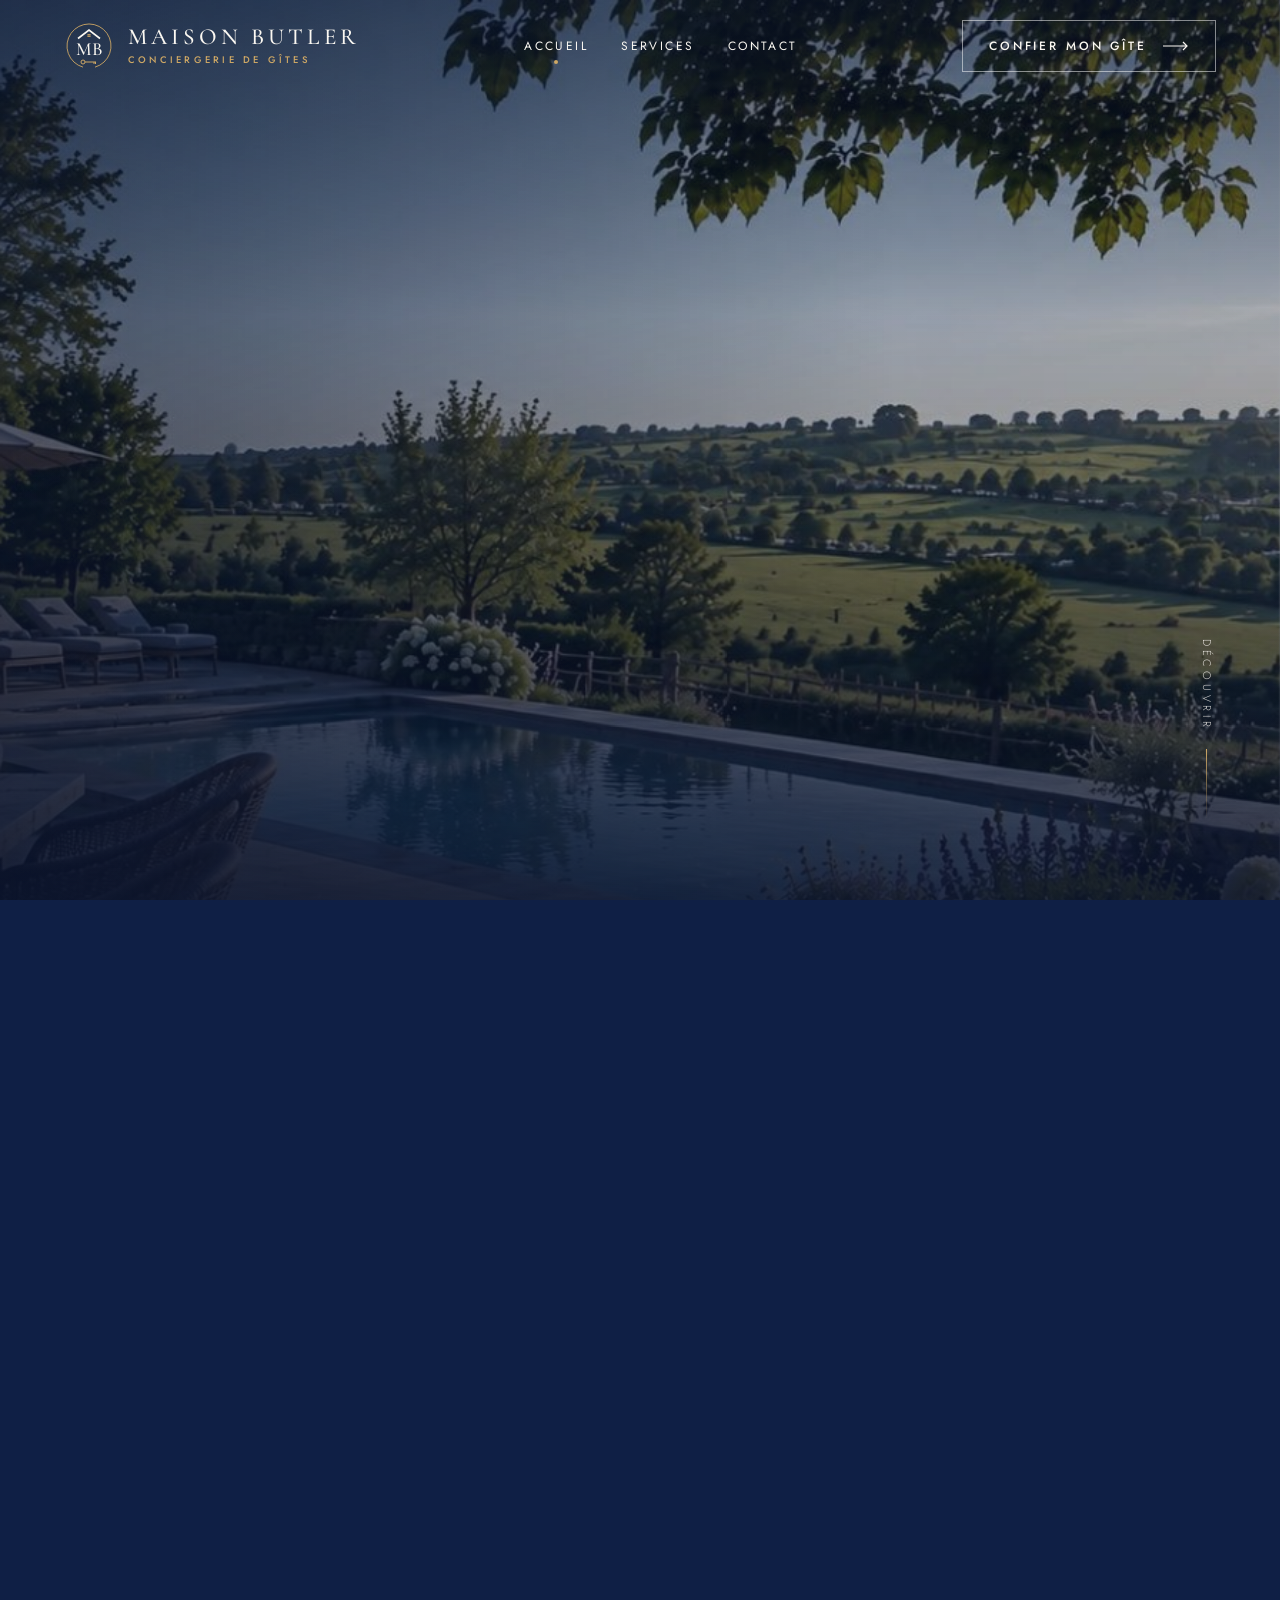
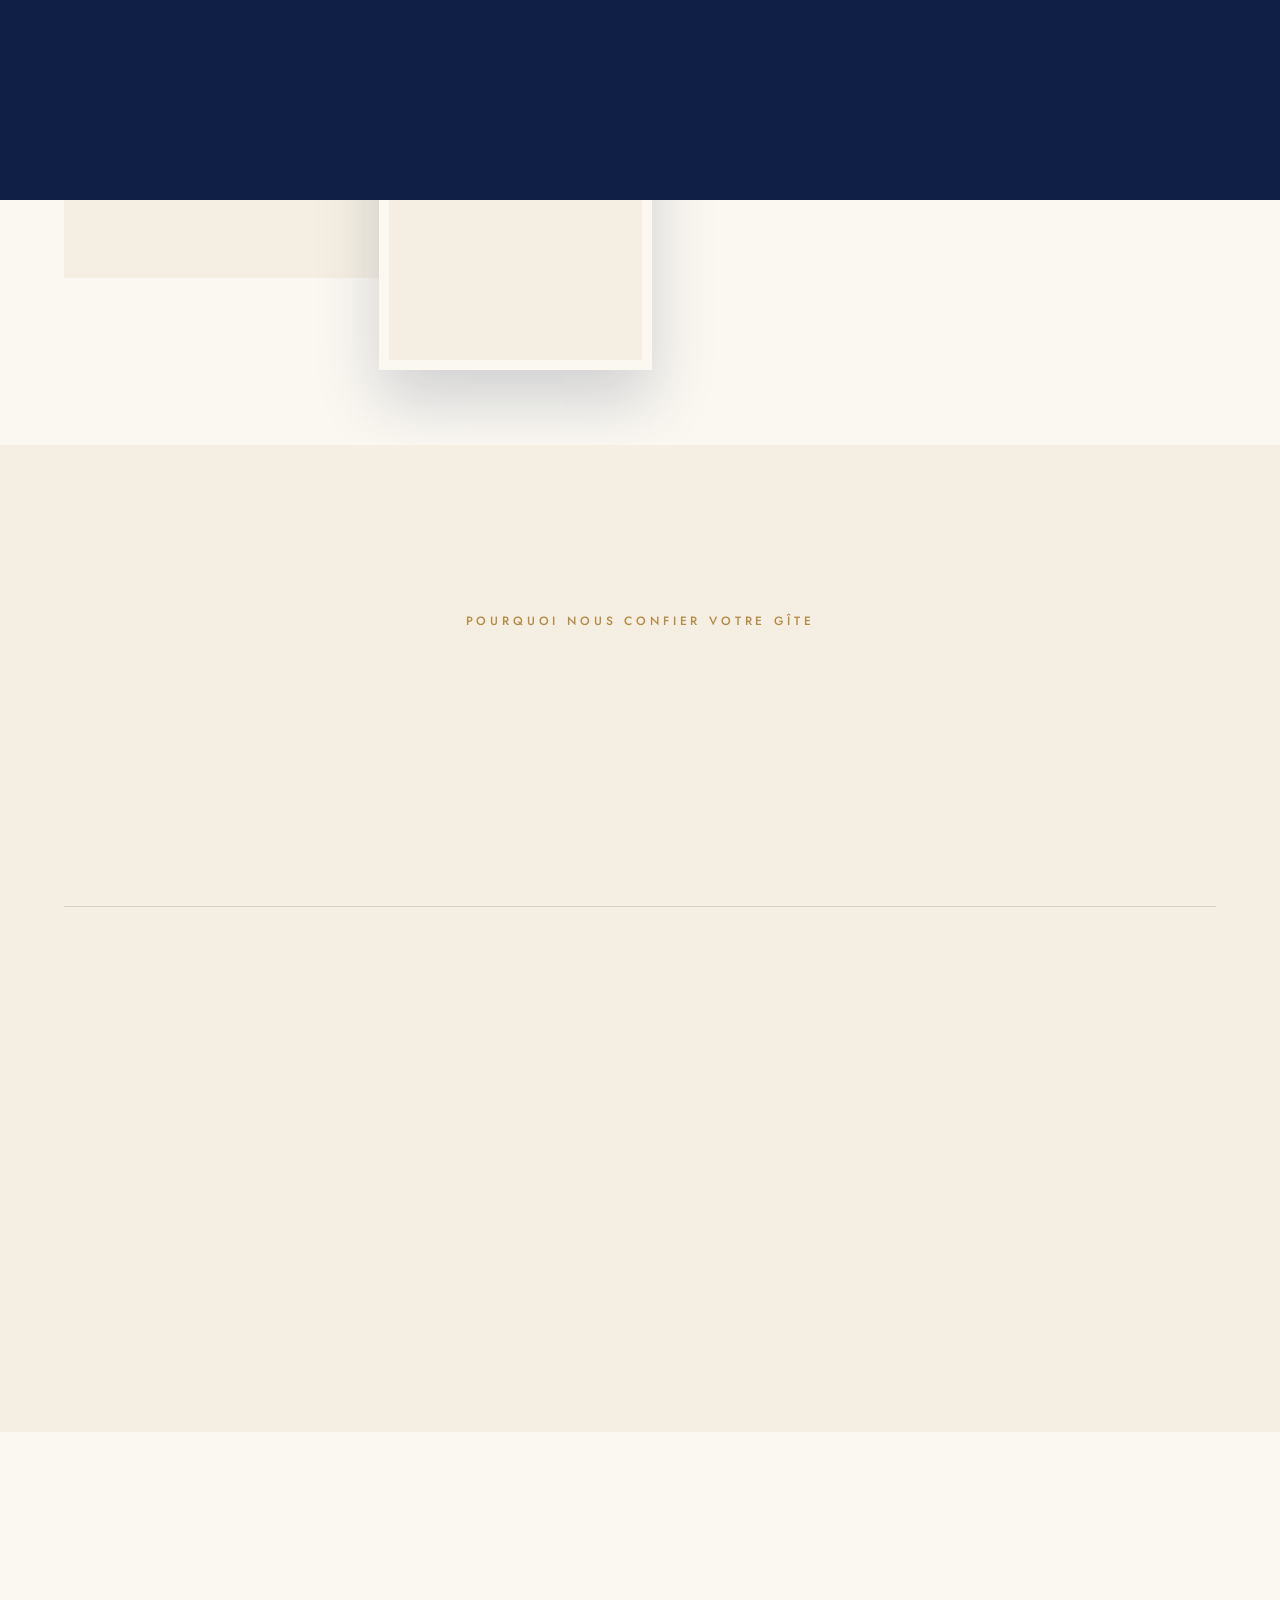
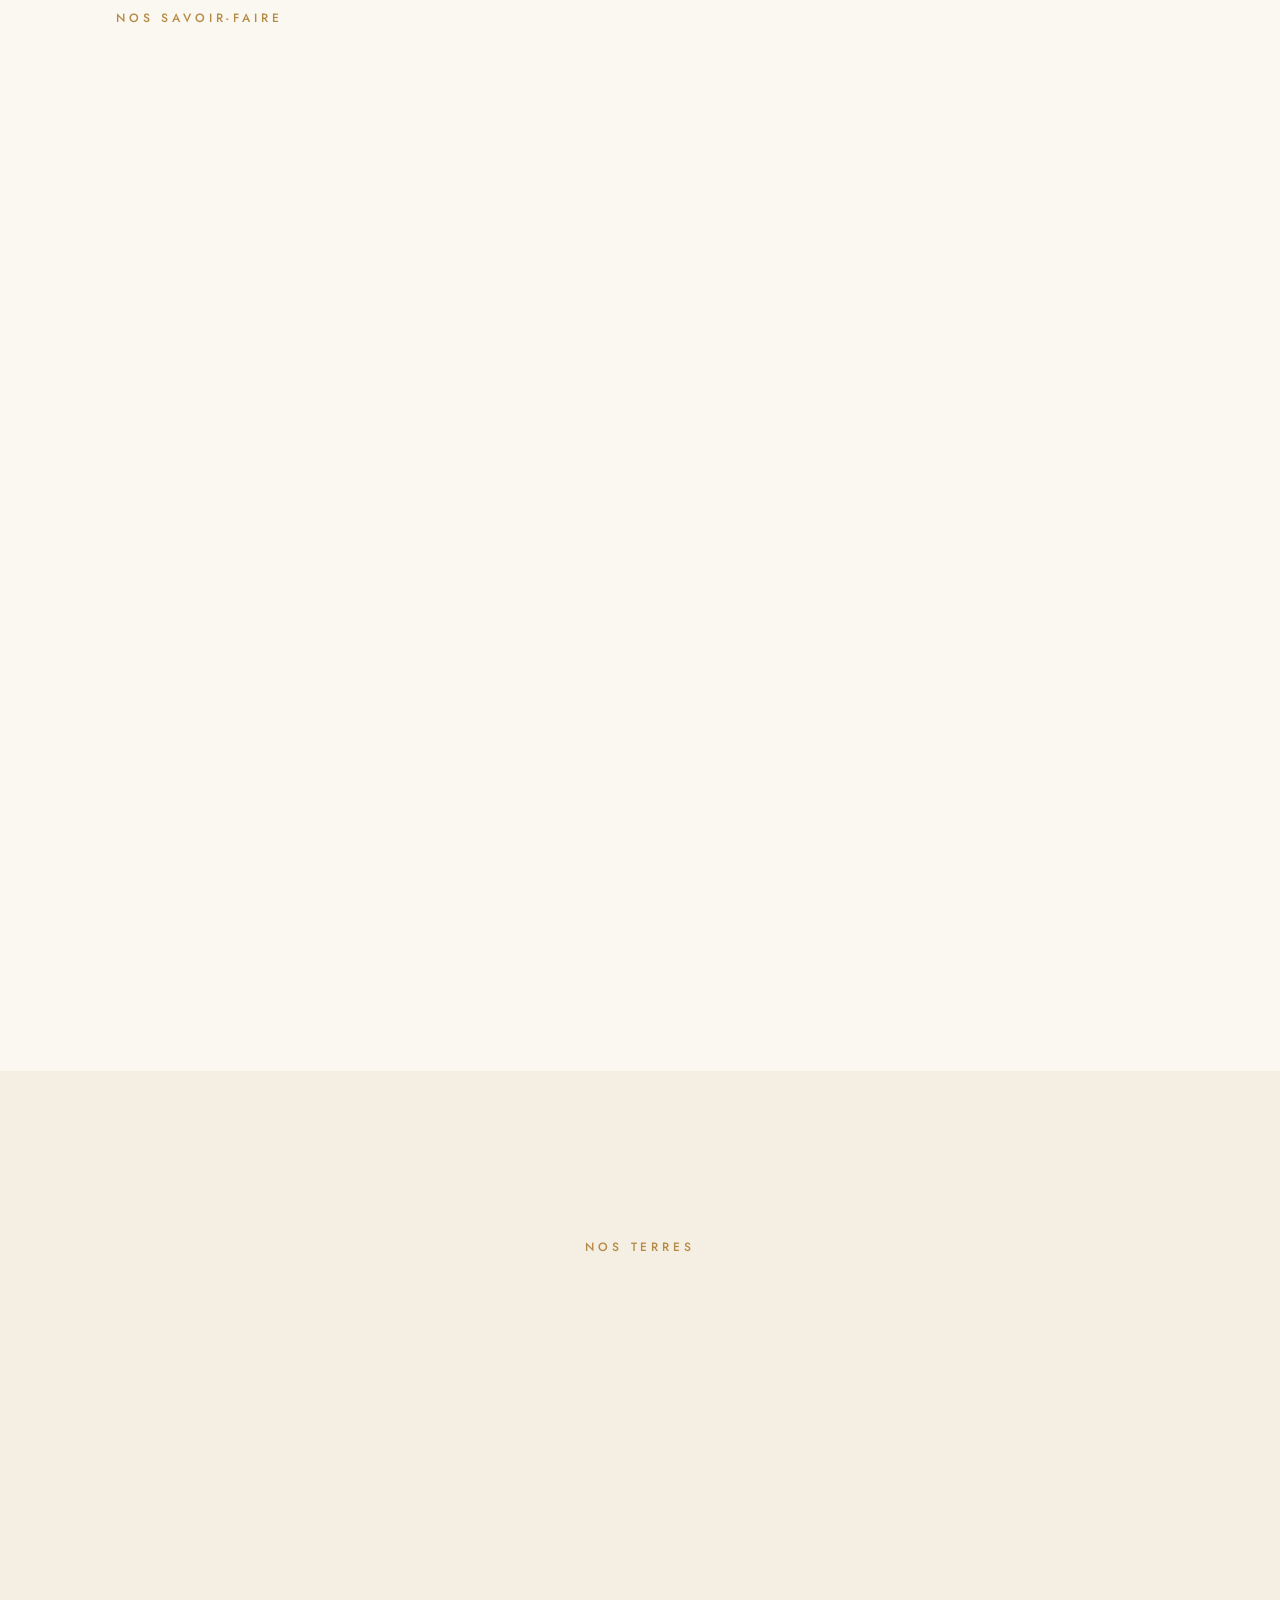
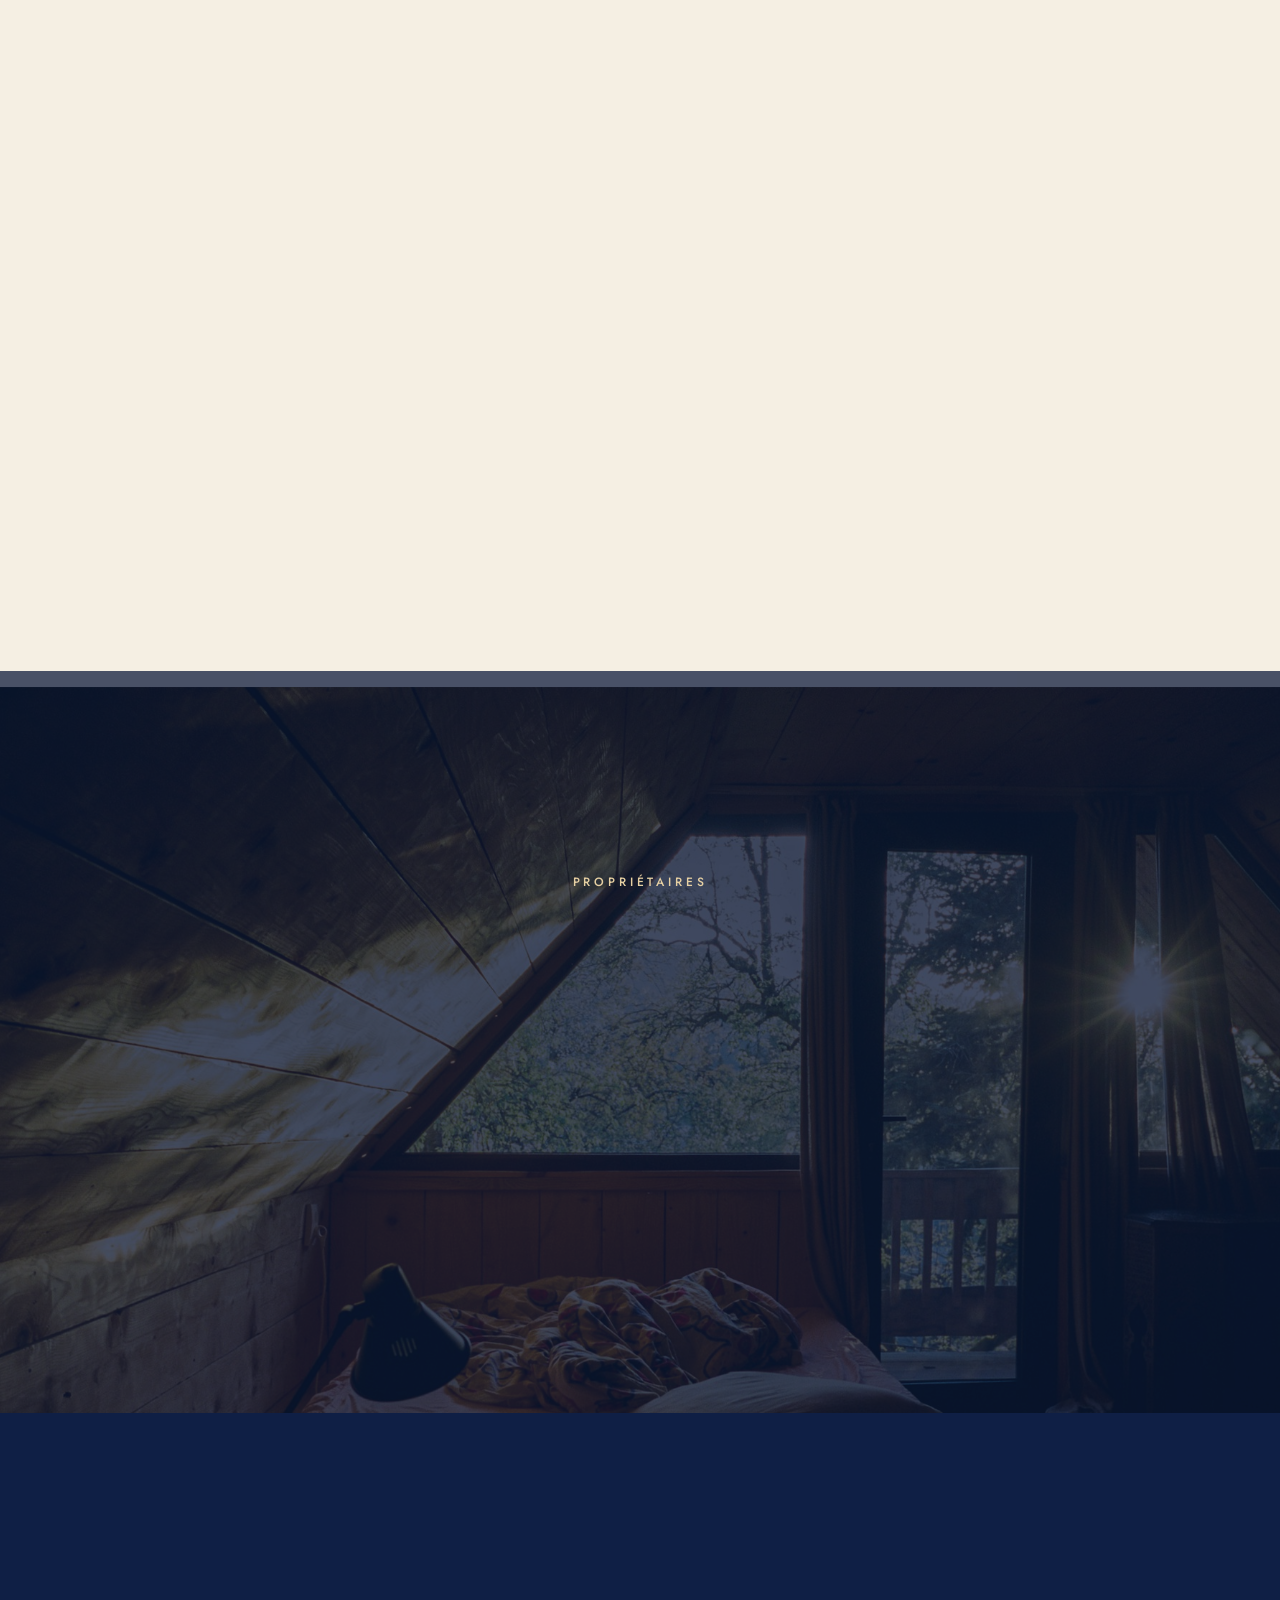
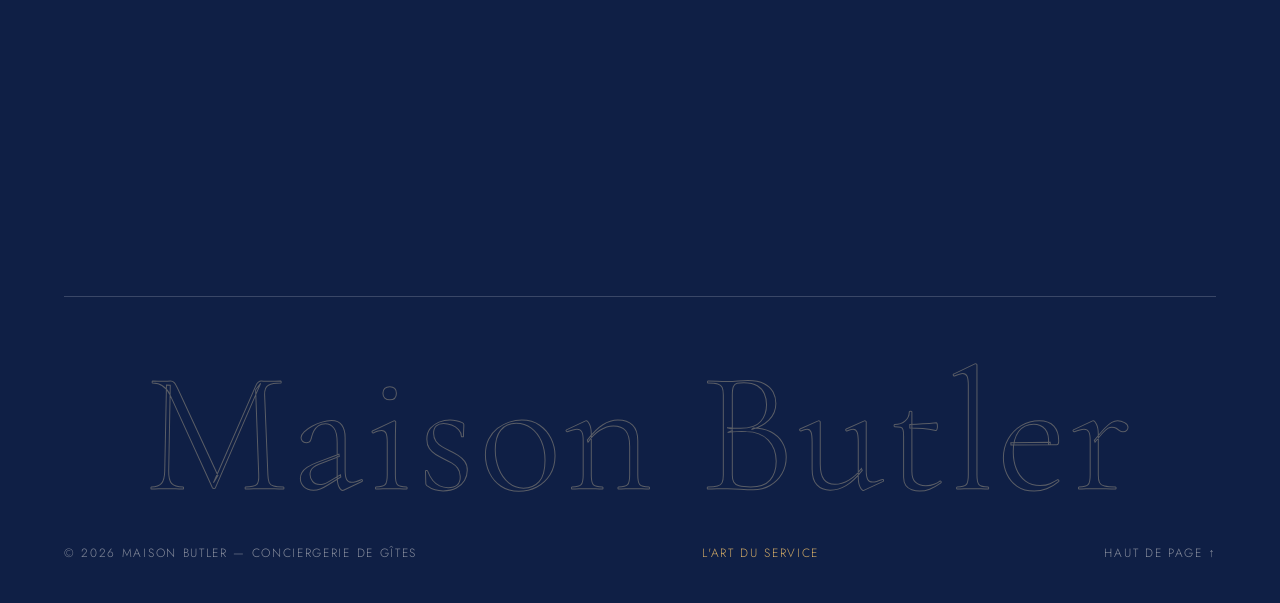
==== commit f275631d: "Photos Unsplash, site resserré sur 3 pages, curseur plus discret - 11 photos libres de droit (Unspla" ====
--- a/index.html
+++ b/index.html
@@ -49,8 +49,6 @@
       <nav class="nav" aria-label="Navigation principale">
         <a href="index.html" class="nav__link is-active">Accueil</a>
         <a href="services.html" class="nav__link">Services</a>
-        <a href="proprietaires.html" class="nav__link">Propriétaires</a>
-        <a href="destinations.html" class="nav__link">Destinations</a>
         <a href="contact.html" class="nav__link">Contact</a>
       </nav>
       <a href="contact.html" class="btn btn--gold">Confier mon gîte</a>
@@ -61,8 +59,6 @@
   <div class="mobile-menu">
     <a href="index.html" class="m-link is-active"><span>Accueil</span></a>
     <a href="services.html" class="m-link"><span>Services</span></a>
-    <a href="proprietaires.html" class="m-link"><span>Propriétaires</span></a>
-    <a href="destinations.html" class="m-link"><span>Destinations</span></a>
     <a href="contact.html" class="m-link"><span>Contact</span></a>
     <div class="mobile-menu__foot">Plateau de Herve · Spa · Ardennes</div>
   </div>
@@ -122,7 +118,7 @@
       <div class="container split">
         <div class="intro__media">
           <div class="img-reveal main"><img src="assets/img/terrasse.jpg" alt="Coucher de soleil sur une piscine de gîte et la campagne" loading="lazy"></div>
-          <div class="img-reveal float" style="--d:300ms"><img src="assets/img/table.jpg" alt="Table dressée sur la terrasse d'un gîte" loading="lazy"></div>
+          <div class="img-reveal float" style="--d:300ms"><img src="assets/img/panier.jpg" alt="Panier de petit-déjeuner servi au jardin" loading="lazy"></div>
           <div class="intro__badge" data-reveal="scale" style="--d:600ms">
             <svg class="ring" viewBox="0 0 130 130"><defs><path id="circ" d="M65 65 m-50 0 a50 50 0 1 1 100 0 a50 50 0 1 1 -100 0"/></defs><text><textPath href="#circ">Maison Butler · L'art du service · </textPath></text></svg>
             <svg class="key" viewBox="0 0 48 48" fill="none" stroke="currentColor" stroke-width="1.4"><circle cx="14" cy="24" r="7"/><circle cx="14" cy="24" r="3.5"/><path d="M21 24h22M37 24v6M42 24v5"/></svg>
@@ -132,9 +128,8 @@
           <span class="eyebrow">Notre maison</span>
           <h2 data-split>Un majordome <em class="gold">pour votre gîte</em>, un hôte pour vos voyageurs.</h2>
           <div class="divider"></div>
-          <p class="lead" data-reveal>Maison Butler est une conciergerie dédiée aux gîtes &amp; hébergements de vacances. Nous prenons en charge ce qui fait la réussite d'une location : la visibilité, l'entretien et l'accueil.</p>
-          <p data-reveal style="--d:120ms">Implantés entre le Plateau de Herve, Spa et les Ardennes, nous connaissons chaque chemin, chaque artisan et chaque table qui compte. Vous gardez la sérénité d'un propriétaire, nous assurons l'exigence d'une maison d'hôtes.</p>
-          <div data-reveal style="--d:240ms"><a href="proprietaires.html" class="btn">Notre approche</a></div>
+          <p class="lead" data-reveal>Maison Butler est une conciergerie dédiée aux gîtes &amp; hébergements de vacances. Implantés entre le Plateau de Herve, Spa et les Ardennes, nous prenons en charge la visibilité, l'entretien et l'accueil de votre gîte.</p>
+          <div data-reveal style="--d:240ms"><a href="services.html" class="btn">Découvrir nos services</a></div>
         </div>
       </div>
     </section>
@@ -182,7 +177,7 @@
         </div>
         <div class="services">
           <article class="service-card" data-reveal tabindex="0">
-            <div class="service-card__bg"><img src="assets/img/paysage.jpg" alt="" loading="lazy"></div>
+            <div class="service-card__bg"><img src="assets/img/salon.jpg" alt="" loading="lazy"></div>
             <span class="service-card__num">01</span>
             <h3>Commercialisation</h3>
             <p>Faire rayonner votre gîte et optimiser son taux d'occupation.</p>
@@ -193,7 +188,7 @@
             </ul>
           </article>
           <article class="service-card" data-reveal style="--d:150ms" tabindex="0">
-            <div class="service-card__bg"><img src="assets/img/piscine.jpg" alt="" loading="lazy"></div>
+            <div class="service-card__bg"><img src="assets/img/cuisine.jpg" alt="" loading="lazy"></div>
             <span class="service-card__num">02</span>
             <h3>Intendance</h3>
             <p>Un gîte impeccable, entretenu comme une maison de famille.</p>
@@ -204,7 +199,7 @@
             </ul>
           </article>
           <article class="service-card" data-reveal style="--d:300ms" tabindex="0">
-            <div class="service-card__bg"><img src="assets/img/sunset-left.jpg" alt="" loading="lazy"></div>
+            <div class="service-card__bg"><img src="assets/img/bain-nordique.jpg" alt="" loading="lazy"></div>
             <span class="service-card__num">03</span>
             <h3>Expérience voyageurs</h3>
             <p>Un accueil attentionné et des séjours sur mesure.</p>
@@ -218,26 +213,16 @@
       </div>
     </section>
 
-    <!-- STATS -->
-    <section class="section section--navy section--tight">
-      <div class="container stats">
-        <div class="stat" data-reveal><div class="stat__num"><span data-count="3">0</span></div><div class="stat__label">Régions d'exception</div></div>
-        <div class="stat" data-reveal style="--d:120ms"><div class="stat__num"><span data-count="7">0</span><small>j/7</small></div><div class="stat__label">Présence pour vos hôtes</div></div>
-        <div class="stat" data-reveal style="--d:240ms"><div class="stat__num"><span data-count="1">0</span></div><div class="stat__label">Interlocuteur unique</div></div>
-        <div class="stat" data-reveal style="--d:360ms"><div class="stat__num"><span data-count="100">0</span><small>%</small></div><div class="stat__label">Ancrage local</div></div>
-      </div>
-    </section>
-
     <!-- REGIONS -->
-    <section class="section section--cream">
+    <section class="section section--cream" id="regions">
       <div class="container">
         <div class="section-head center">
           <span class="eyebrow eyebrow--center">Nos terres</span>
           <h2 data-split>Du bocage aux <em class="gold">forêts ardennaises.</em></h2>
         </div>
         <div class="regions" data-reveal>
-          <a href="destinations.html#herve" class="region is-active">
-            <img src="assets/img/paysage.jpg" alt="Prairies vallonnées du Plateau de Herve" loading="lazy">
+          <div class="region is-active" tabindex="0">
+            <img src="assets/img/herve.jpg" alt="Prairies ensoleillées et bétail au pâturage" loading="lazy">
             <span class="region__index">I.</span>
             <div>
               <div class="region__title">Plateau de Herve</div>
@@ -246,9 +231,9 @@
                 <div class="region__tags"><span class="tag">Vergers</span><span class="tag">Terroir</span><span class="tag">Balades</span></div>
               </div>
             </div>
-          </a>
-          <a href="destinations.html#spa" class="region">
-            <img src="assets/img/piscine.jpg" alt="Piscine d'un gîte près de Spa" loading="lazy">
+          </div>
+          <div class="region" tabindex="0">
+            <img src="assets/img/fagnes.jpg" alt="Ruisseau traversant la lande des Hautes Fagnes" loading="lazy">
             <span class="region__index">II.</span>
             <div>
               <div class="region__title">Spa</div>
@@ -257,9 +242,9 @@
                 <div class="region__tags"><span class="tag">Bien-être</span><span class="tag">Fagnes</span><span class="tag">Circuit</span></div>
               </div>
             </div>
-          </a>
-          <a href="destinations.html#ardennes" class="region">
-            <img src="assets/img/terrasse.jpg" alt="Coucher de soleil sur la campagne ardennaise" loading="lazy">
+          </div>
+          <div class="region" tabindex="0">
+            <img src="assets/img/ardennes.jpg" alt="Village au creux d.une vallée boisée des Ardennes" loading="lazy">
             <span class="region__index">III.</span>
             <div>
               <div class="region__title">Ardennes</div>
@@ -268,40 +253,14 @@
                 <div class="region__tags"><span class="tag">Nature</span><span class="tag">Kayak</span><span class="tag">Randonnée</span></div>
               </div>
             </div>
-          </a>
-        </div>
-      </div>
-    </section>
-
-    <!-- PROCESS -->
-    <section class="section">
-      <div class="container">
-        <div class="section-head center">
-          <span class="eyebrow eyebrow--center">Comment ça se passe</span>
-          <h2 data-split>Quatre étapes <em class="gold">vers la sérénité.</em></h2>
-        </div>
-        <div class="process" data-observe>
-          <div class="process__line"></div>
-          <div class="step" data-reveal><div class="step__dot">i</div><h3>La rencontre</h3><p>Nous visitons votre gîte et écoutons vos attentes, vos contraintes et vos envies.</p></div>
-          <div class="step" data-reveal style="--d:150ms"><div class="step__dot">ii</div><h3>La proposition</h3><p>Une formule sur mesure, totale ou partielle, avec une estimation claire de vos revenus.</p></div>
-          <div class="step" data-reveal style="--d:300ms"><div class="step__dot">iii</div><h3>La mise en scène</h3><p>Photos, annonce, préparation du logement et des petites attentions qui font la différence.</p></div>
-          <div class="step" data-reveal style="--d:450ms"><div class="step__dot">iv</div><h3>L'accueil</h3><p>Nous recevons vos voyageurs et veillons sur votre gîte. Vous suivez tout, sans y penser.</p></div>
-        </div>
-      </div>
-    </section>
-
-    <!-- QUOTE -->
-    <section class="section section--navy">
-      <div class="container quote">
-        <span class="quote__mark" data-reveal>“</span>
-        <blockquote data-split>Le luxe, c'est un service <em>qu'on ne remarque pas</em> — parce que tout est déjà parfait.</blockquote>
-        <cite data-reveal style="--d:400ms">— La promesse Maison Butler</cite>
+          </div>
+        </div>
       </div>
     </section>
 
     <!-- CTA -->
     <section class="cta">
-      <div class="cta__media"><img src="assets/img/terrasse.jpg" alt="" data-parallax="0.18" loading="lazy"></div>
+      <div class="cta__media"><img src="assets/img/chambre-vue.jpg" alt="" data-parallax="0.18" loading="lazy"></div>
       <div class="container">
         <span class="eyebrow eyebrow--center">Propriétaires</span>
         <h2 data-split>Et si votre gîte devenait <em>une adresse qu'on se recommande ?</em></h2>
@@ -327,17 +286,15 @@
           <ul>
             <li><a href="index.html">Accueil</a></li>
             <li><a href="services.html">Services</a></li>
-            <li><a href="proprietaires.html">Propriétaires</a></li>
-            <li><a href="destinations.html">Destinations</a></li>
             <li><a href="contact.html">Contact</a></li>
           </ul>
         </div>
         <div data-reveal style="--d:200ms">
           <h4>Nos régions</h4>
           <ul>
-            <li><a href="destinations.html#herve">Plateau de Herve</a></li>
-            <li><a href="destinations.html#spa">Spa &amp; Hautes Fagnes</a></li>
-            <li><a href="destinations.html#ardennes">Ardennes</a></li>
+            <li><a href="index.html#regions">Plateau de Herve</a></li>
+            <li><a href="index.html#regions">Spa &amp; Hautes Fagnes</a></li>
+            <li><a href="index.html#regions">Ardennes</a></li>
           </ul>
         </div>
         <div data-reveal style="--d:300ms">
--- a/css/style.css
+++ b/css/style.css
@@ -262,10 +262,10 @@
   border-radius: 50%; mix-blend-mode: difference; opacity: 0;
   transition: opacity .3s;
 }
-.cursor { width: 38px; height: 38px; margin: -19px 0 0 -19px; border: 1px solid rgba(230, 208, 163, .9);
+.cursor { width: 22px; height: 22px; margin: -11px 0 0 -11px; border: 1px solid rgba(230, 208, 163, .9);
   transition: width .5s var(--ease), height .5s var(--ease), margin .5s var(--ease), background .5s, opacity .3s; }
-.cursor-dot { width: 5px; height: 5px; margin: -2.5px 0 0 -2.5px; background: var(--gold-3); }
-.cursor.is-hover { width: 74px; height: 74px; margin: -37px 0 0 -37px; background: rgba(230, 208, 163, .25); }
+.cursor-dot { width: 4px; height: 4px; margin: -2px 0 0 -2px; background: var(--gold-3); }
+.cursor.is-hover { width: 36px; height: 36px; margin: -18px 0 0 -18px; background: rgba(230, 208, 163, .25); }
 body.has-cursor .cursor, body.has-cursor .cursor-dot { opacity: 1; }
 @media (hover: none), (pointer: coarse) { .cursor, .cursor-dot { display: none; } }
 
@@ -349,7 +349,7 @@
 /* ---------- Hero ---------- */
 .hero {
   position: relative; min-height: 100vh; min-height: 100svh; display: flex; align-items: flex-end;
-  color: var(--ivory); overflow: hidden; padding-bottom: clamp(60px, 9vh, 110px);
+  color: var(--ivory); overflow: hidden; padding-top: calc(var(--header-h) + 40px); padding-bottom: clamp(60px, 9vh, 110px);
 }
 .hero__media { position: absolute; inset: 0; overflow: hidden; }
 .hero__media img {
